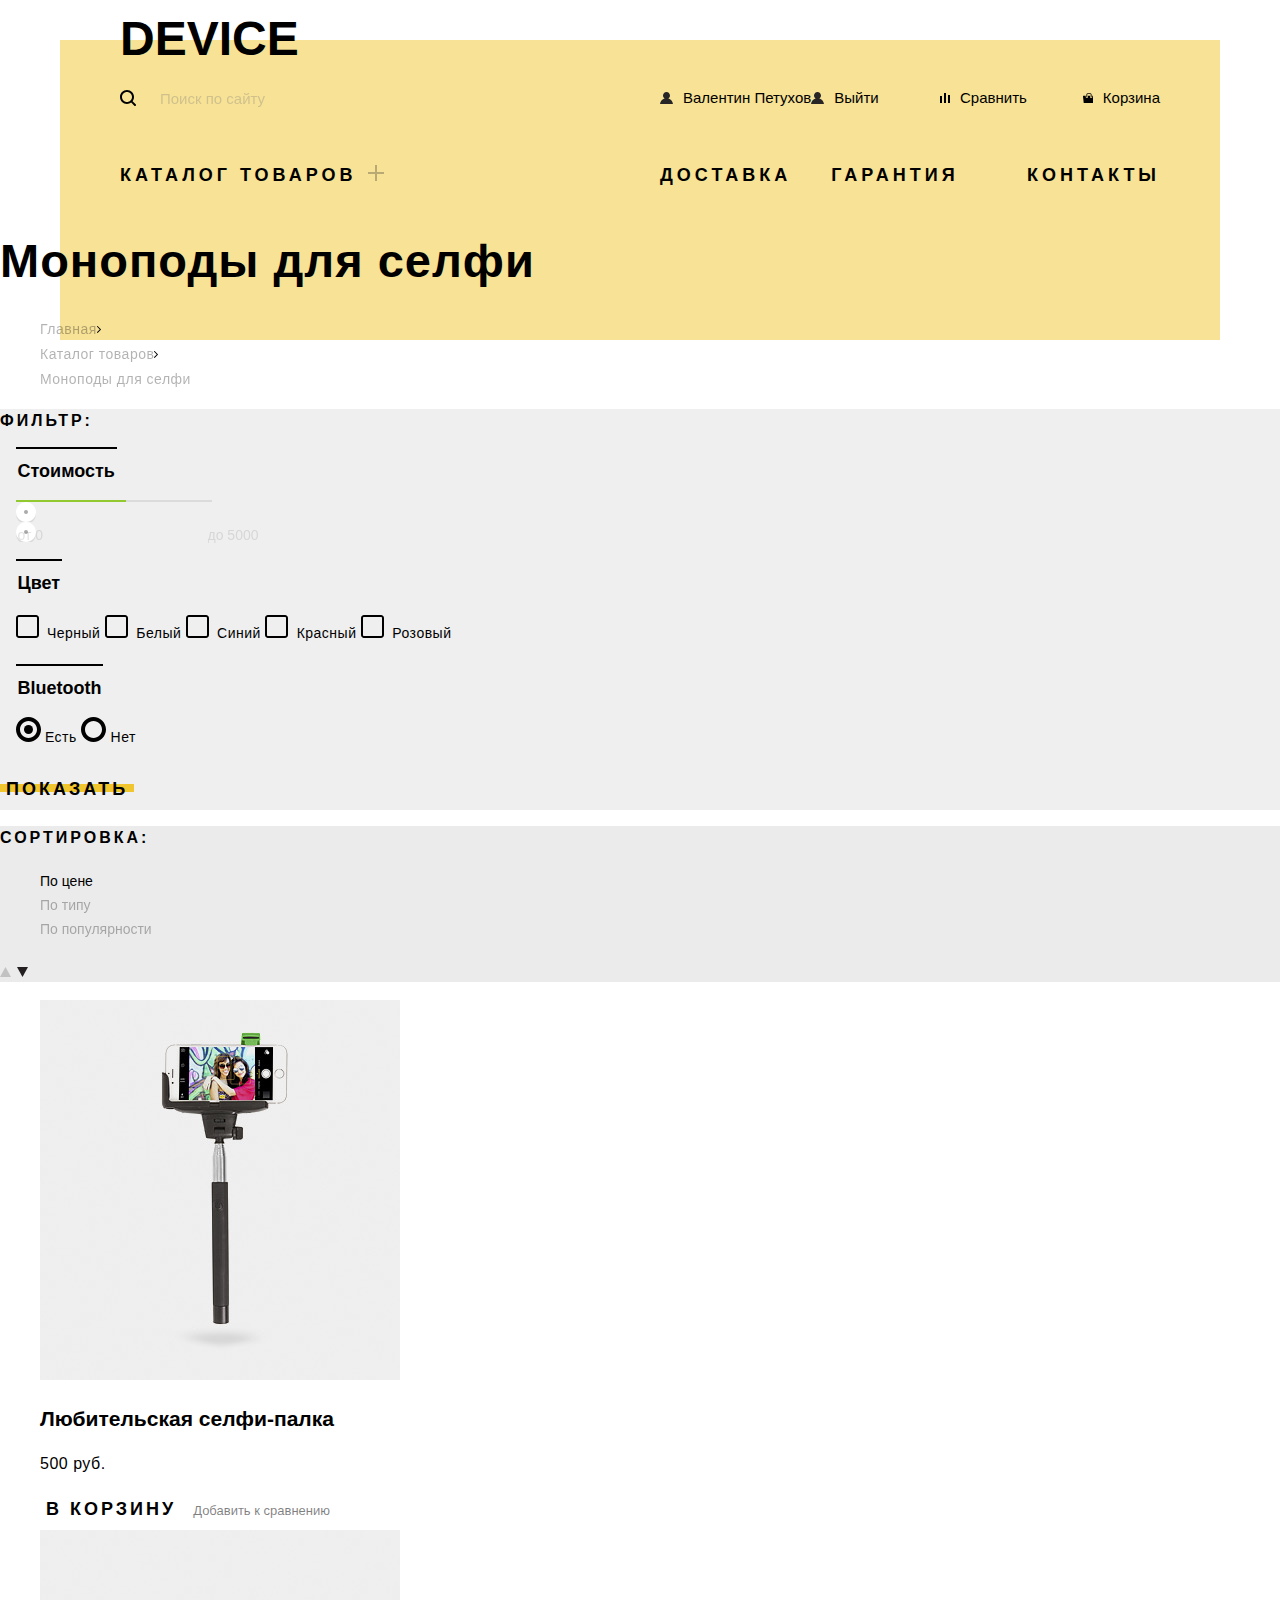
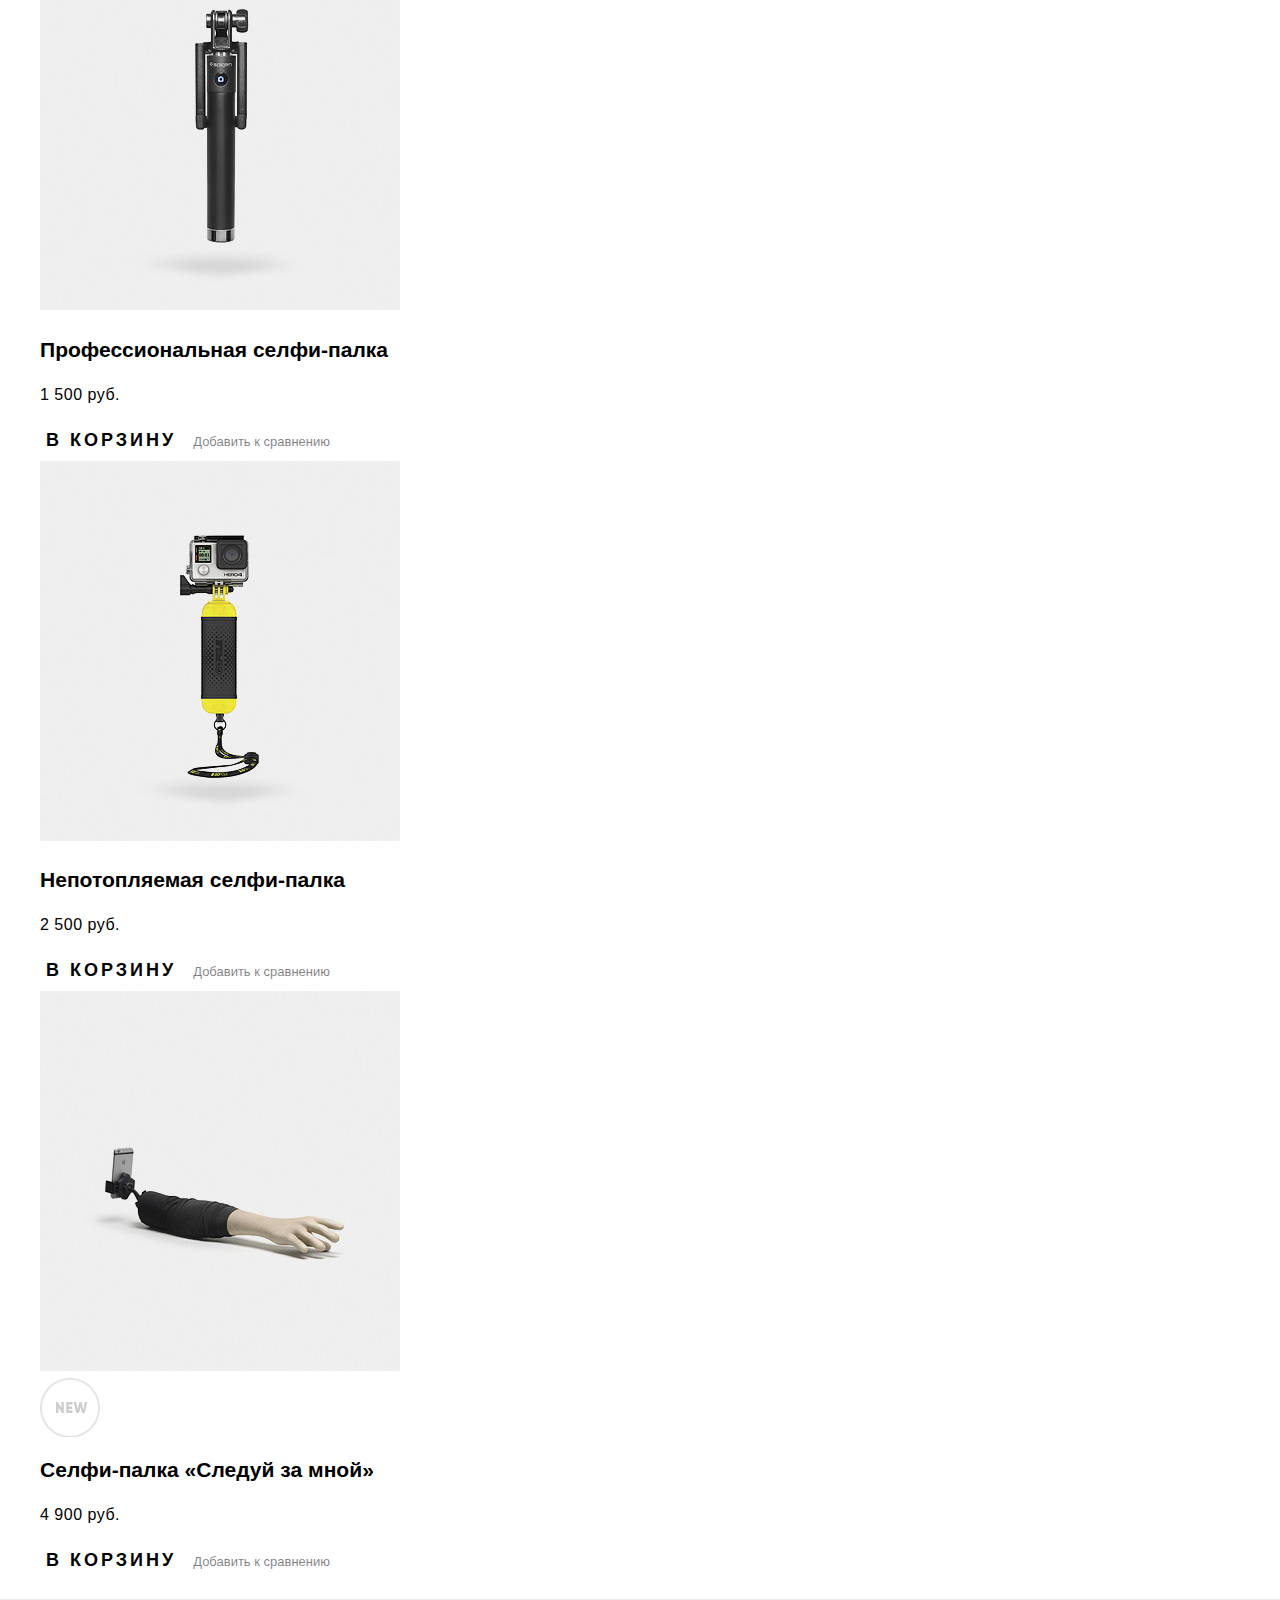
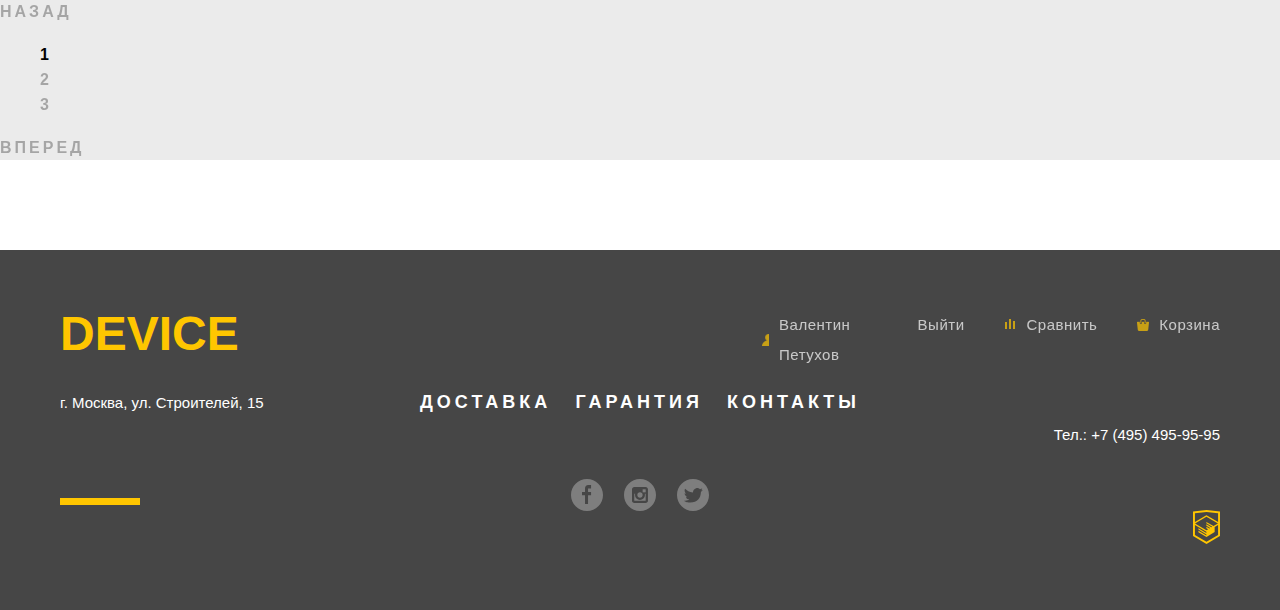
==== catalog.html @ dcfeb300 "Доработал и исправил ошибки на главной" ====
<!DOCTYPE html>
<html lang="ru">
  <head>
    <meta charset="utf-8">
    <title>HTML Academy: Девайс</title>
    <link rel="stylesheet" href="css/style.css">
  </head>
  <body>
    <header class="main-header">
      <a href="index.html"><b class="header-logo">Device</b></a>

      <div class="search-user-row">
        <form class="header-searchbar">
          <label class="visually-hidden" for="header-search">Поиск по сайту</label>
          <input type="text" id="header-search" placeholder="Поиск по сайту">
          <button type="submit" class="hidden">Найти</button>
        </form>
        <ul class="user-profile">
          <li><a href="#">Валентин Петухов</a></li>
          <li><a href="#">Выйти</a></li>
        </ul>
        <ul class="custom-purchase">
          <li class="custom-compare"><a href="#">Сравнить</a></li>
          <li class="custom-cart"><a href="#">Корзина</a></li>
        </ul>
      </div>

      <nav class="main-nav">
        <ul class="header-nav-list">
          <li><a href="#" class="main-menu-item catalog-opener">Каталог товаров</a>
            <ul class="catalog-submenu visually-hidden">
              <li><a href="#">Виртуальная реальность</a></li>
              <li><a href="#">Моноподы для селфи</a></li>
              <li><a href="#">Экшн-камеры</a></li>
              <li><a href="#">Фитнес-браслеты</a></li>
              <li><a href="#">Умные часы</a></li>
              <li><a href="#">Квадрокоптеры</a></li>
            </ul>
          </li>
          <li><a href="#" class="main-menu-item">Доставка</a></li>
          <li><a href="#" class="main-menu-item">Гарантия</a></li>
          <li><a href="#" class="main-menu-item">Контакты</a></li>
        </ul>
      </nav>
    </header>

    <main class="main-content">
      <h1 class="catalog-heading">Моноподы для селфи</h1>
      <ul class="breadcrumbs">
        <li><a href="#">Главная</a></li>
        <li><a href="#">Каталог товаров</a></li>
        <li><a href="#">Моноподы для селфи</a></li>
      </ul>

      <section class="catalog-filters">
        <h2>Фильтр:</h2>
        <form action="http://echo.htmlacademy.ru" method="post">
          <fieldset class="filter-price">
            <legend>Стоимость</legend>
            <div class="price-custom-filter">
              <div class="price-bar-outer">
                <div class="price-bar-inner"></div>
                <div class="price-bar-slider"></div>
                <div class="price-bar-slider"></div>
              </div>
            </div>
            <label for="filter-price-from" class="visually-hidden">Цена от</label>
            <input type="text" name="price-from" id="filter-price-from" value="" placeholder="от 0" disabled>
            <label for="filter-price-to" class="visually-hidden">Цена до</label>
            <input type="text" name="price-to" id="filter-price-to" value="" placeholder="до 5000" disabled>
          </fieldset>
          <fieldset class="filter-color">
            <legend>Цвет</legend>
            <label>
              <input type="checkbox" name="filter-color-black" class="visually-hidden" checked>
              Черный
            </label>
            <label>
              <input type="checkbox" name="filter-color-white" class="visually-hidden">
              Белый
            </label>
            <label>
              <input type="checkbox" name="filter-color-blue" class="visually-hidden" checked>
              Синий
            </label>
            <label>
              <input type="checkbox" name="filter-color-red" class="visually-hidden" checked>
              Красный
            </label>
            <label>
              <input type="checkbox" name="filter-color-pink" class="visually-hidden">
              Розовый
            </label>
          </fieldset>

          <fieldset class="filter-bluetooth">
            <legend>Bluetooth</legend>
            <label>
              <input type="radio" name="filter-bluetooth-is" value="yes" class="visually-hidden">
              Есть
            </label>
            <label>
              <input type="radio" name="filter-bluetooth-is" value="no" class="visually-hidden">
              Нет
            </label>
          </fieldset>
          <button type="submit" class="button-crossed">Показать</button>
        </form>
      </section>

      <section class="catalog-goods">
        <h2 class="visually-hidden">Список товаров</h2>
        <div class="catalog-goods-sort">
          <p>Сортировка:</p>
          <ul>
            <li><a href="#" class="sort-chosen">По цене</a></li>
            <li><a href="#">По типу</a></li>
            <li><a href="#">По популярности</a></li>
          </ul>
          <button type="button" class="goods-sort-up-dir"></button>
          <button type="button" class="goods-sort-down-dir sort-dir-chosen"></button>
        </div>
        <ul class="goods-list">
          <li>
            <img src="img/item-1.jpg" alt="Любительская селфи-палка">
            <h3 class="product-name">Любительская селфи-палка</h3>
            <p class="product-price">500 руб.</p>
            <button type="button" class="add-to-cart">В корзину</button>
            <button type="button" class="add-to-compare">Добавить к сравнению</button>
          </li>
          <li>
            <img src="img/item-2.jpg" alt="Профессиональная селфи-палка">
            <h3 class="product-name">Профессиональная селфи-палка</h3>
            <p class="product-price">1 500 руб.</p>
            <button type="button" class="add-to-cart">В корзину</button>
            <button type="button" class="add-to-compare">Добавить к сравнению</button>
          </li>
          <li>
            <img src="img/item-3.jpg" alt="Непотопляемая селфи-палка">
            <h3 class="product-name">Непотопляемая селфи-палка</h3>
            <p class="product-price">2 500 руб.</p>
            <button type="button" class="add-to-cart">В корзину</button>
            <button type="button" class="add-to-compare">Добавить к сравнению</button>
          </li>
          <li>
            <img src="img/item-4.jpg" alt="Селфи-палка Следуй за мной">
            <div class="product-new"></div>
            <h3 class="product-name">Селфи-палка «Следуй за мной»</h3>
            <p class="product-price">4 900 руб.</p>
            <button type="button" class="add-to-cart">В корзину</button>
            <button type="button" class="add-to-compare">Добавить к сравнению</button>
          </li>
        </ul>
        <nav class="page-navigation">
          <a href="#" class="catalog-previous-page">Назад</a>
          <ul class="catalog-page-list">
            <li><a href="#" class="catalog-current-page">1</a></li>
            <li><a href="#">2</a></li>
            <li><a href="#">3</a></li>
          </ul>
          <a href="#" class="catalog-next-page">Вперед</a>
        </nav>
      </section>
    </main>

    <footer class="main-footer">
      <div class="container">
        <div class="footer-column">
          <a href="#"><b class="footer-logo">Device</b></a>
          <p class="footer-address">г. Москва, ул. Строителей, 15</p>
        </div>

        <div class="footer-column">
          <nav class="footer-nav">
            <ul>
              <li><a href="#">Доставка</a></li>
              <li><a href="#">Гарантия</a></li>
              <li><a href="#">Контакты</a></li>
            </ul>
          </nav>
          <ul class="socials">
            <li><a href="#"><img src="img/social-fb.svg" alt="Мы на Facebook"></a></li>
            <li><a href="#"><img src="img/social-instagram.svg" alt="Мы в Instagram"></a></li>
            <li><a href="#"><img src="img/social-twitter.svg" alt="Мы в Twitter"></a></li>
          </ul>
        </div>

        <div class="footer-column">
          <ul class="footer-user-panel">
            <li class="footer-custom-user"><a href="#">Валентин Петухов</a></li>
            <li><a href="#">Выйти</a></li>
            <li class="footer-custom-compare"><a href="#">Сравнить</a></li>
            <li class="footer-custom-cart"><a href="#">Корзина</a></li>
          </ul>
          <p class="footer-phone">Тел.: +7 (495) 495-95-95</p>
          <a href="#"><img  class="academy-logo" src="img/logo-htmlacademy.svg" alt="HTMLAcademy"></a>
        </div>
      </div>
    </footer>
  </body>
</html>
---- css/style.css ----
*, *!::before, *!::after {
  box-sizing: inherit;
}
html {
  box-sizing: border-box;
}
.content-box-component {
  box-sizing: content-box;
}

body {
  margin: 0 auto;
  padding: 0;

  font-family: "Gilroy ExtraBold", Arial, sans-serif;
  font-size: 18px;
  font-weight: bold;
  line-height: 24px;
  color: #000;
}

a {
  text-decoration: none;
  color: inherit;
}

li {
  list-style: none;
}

.visually-hidden {
  position: absolute;
  clip: rect(0 0 0 0);
  width: 1px;
  height: 1px;
  margin: -1px;
}

.hidden {
  display: none;
}

.button-crossed {
  display: block;
  text-transform: uppercase;
  letter-spacing: 3px;
  font-family: "Gilroy ExtraBold", Arial, sans-serif;
  font-size: 18px;
  font-weight: bold;
  line-height: 40px;
  color: #000;
  border: none;
  background-image: linear-gradient(to bottom, transparent 16px, #f0c52e 16px, #f0c52e 24px, transparent 24px);
  background-color: transparent;
  text-align: center;
}

.button-crossed:hover {
  background-color: #f0c52e;
  background-image: none;
}

.button-crossed:active {
  color: #f7e184;
  background-color: #000000;
  background-image: none;
}
/*Стили элементов верхней строки хедера*/
/*----------------------*/
.main-header {
  width: 1160px;
  margin: 0 auto;
  padding: 0 60px;
  box-sizing: border-box;
}

.main-header::before {
  content: "";
  background-color: #f7e296;
  width: 1160px;
  height: 300px;
  position: absolute;
  z-index: -1;
  top: 40px;
  margin-left: -60px;
}

.header-logo,
.footer-logo {
  font-size: 48px;
  line-height: 48px;
  text-transform: uppercase;
}

.header-logo:hover,
.footer-logo:hover {
  filter: opacity(0.6);
}

.header-logo:active,
.footer-logo:active {
  filter: opacity(0.3);
}

.header-logo {
  display: block;
  margin-top: 15px;
  margin-bottom: 10px;
}

.search-user-row {
  display: flex;
  align-items: center;
  margin-bottom: 40px;
  min-height: 50px;
}

.search-user-row ul {
  padding: 0;
}

.header-searchbar {
  width: 440px;
  display: flex;
  align-items: center;
  margin-right: 100px;
}

.header-searchbar input {
  filter: opacity(0.3);
  font-family: "Open Sans Light", Arial, sans-serif;
  font-size: 15px;
  line-height: 45px;
  font-weight: normal;
  background-color: transparent;
  border: none;
  outline: none;
  width: 355px;
  padding-left: 40px;
}

.header-searchbar::before {
  content: "";
  display: block;
  position: absolute;
  width: 16px;
  height: 16px;
  background-image: url("../img/search.svg");
}

.header-searchbar input:hover {
  filter: opacity(0.6);
}

.header-searchbar input:focus {
  filter: none;
  border-bottom: 2px solid #000000;
  /*margin-top: 2px;*/
}

.header-searchbar button {
  font-family: "Open Sans Light", Arial, sans-serif;
  font-size: 15px;
  line-height: 45px;
  font-weight: normal;
  background-color: transparent;
  border: 2px solid #000000;
  padding: 0 20px;
}

.header-searchbar button:hover {
  background-color: #000000;
  color: #ffffff;
}

.header-searchbar button:active {
  background-color: #000000;
  color: hsl(0, 0%, 30%);
}

.user-profile {
  width: 260px;
  margin: 0;
  margin-right: 20px;
  display: flex;
}

.user-profile a {
  display: flex;
  align-items: center;
}

.user-profile a::before {
  content: "";
  display: block;
  width: 13px;
  height: 12px;
  background-image: url("../img/user.svg");
  margin-right: 10px;
}

.user-profile a,
.custom-purchase a{
  font-family: "Open Sans Light", Arial, sans-serif;
  font-size: 15px;
  font-weight: normal;
  line-height: 30px;
  color: #000000;
}

.user-profile a:hover,
.custom-purchase a:hover {
  filter: opacity(0.6);
}

.user-profile a:active,
.custom-purchase a:active {
  filter: opacity(0.3);
}

.custom-purchase {
  display: flex;
  justify-content: space-between;
  flex-grow: 1;
  margin: 0;
}

.custom-purchase a {
  display: flex;
  align-items: center;
}

.custom-purchase a::before {
  content: "";
  display: block;
  margin-right: 10px;
}

.custom-compare a::before {
  background-image: url("../img/compare.svg");
  width: 10px;
  height: 10px;
}

.custom-cart a::before {
  background-image: url("../img/cart.svg");
  width: 10px;
  height: 10px;
}
/*----------------------*/

/*Стили элементов навигационного меню хедера*/
/*----------------------*/
.main-nav {
  margin-bottom: 50px;
}

.header-nav-list {
  padding: 0;
  margin: 0;
  display: flex;
  align-items: center;
}

.header-nav-list > li:first-child {
  width: 440px;
  margin-right: 100px;
}

.header-nav-list > li:nth-child(2) {
  margin-right: 40px;
}

.header-nav-list > li:last-child {
  margin-left: auto;
}

a.main-menu-item {
  text-transform: uppercase;
  letter-spacing: 4px;
}

.header-nav-list a:hover {
  filter: opacity(0.6);
}

.header-nav-list a:active {
  filter: opacity(0.3);
}

.catalog-opener {
  display: flex;
  align-items: center;
}

.catalog-opener::after {
  content: "";
  display: block;
  background-image: url("../img/plus.svg");
  background-repeat: no-repeat;
  width: 20px;
  height: 20px;
  filter: opacity(0.3);
  margin-left: 12px;
}

.catalog-submenu {
  background-color: #f7e296;
  position: absolute;
  display: flex;
  flex-direction: column;
  flex-wrap: wrap;
  width: 1040px;
  height: 110px;
  padding: 16px 0;
  align-content: flex-start;
}

.catalog-submenu li {
  margin-right: 60px;
}

.catalog-submenu li:nth-child(5) {
  margin-bottom: 30px;
}

.catalog-submenu a {
  font-family: "Open Sans Light", Arial, sans-serif;
  font-size: 15px;
  line-height: 35px;
  font-weight: normal;
}
/*----------------------*/

/*Стили элементов главного слайдера*/
/*----------------------*/
.promo-slider {
  width: 1040px;
  margin: 0 auto 100px;
}

.slider-list {
  margin: 0;
  padding: 0;
}

.slider-list > li {
  display: flex;
  justify-content: space-between;
}

.slide-image {
  display: flex;
  justify-content: center;
  width: 500px;
}

.slide-image a {
  margin: auto;
}

.slide-content {
  width: 500px;
}

.slider-index {
  display: flex;
  width: inherit;
  position: absolute;
}

.slider-index span {
  font-size: 180px;
  line-height: 140px;
  color: #ffffff;
  margin-left: auto;
  z-index: -1;
}

.slider-message::before {
  content: "";
  display: block;
  width: 100px;
  height: 7px;
  background-color: #ffffff;
  margin: 35px 0 30px 0;
}

.slider-message {
  font-size: 47px;
  line-height: 56px;
  letter-spacing: 0.5px;
  white-space: nowrap;
}

.slider-description {
  font-family: "Open Sans Light", Arial, sans-serif;
  font-size: 15px;
  line-height: 30px;
  font-weight: normal;
  margin: 25px 0 50px 0;
}

.slider-showmore {
  width: 220px;
}

.slider-showmore:active {
  background-color: #f0c52e;
  color: rgba(0, 0, 0, 0.3);
}

.slider-features {
  margin-top: 50px;
  border-spacing: 0 20px;
}

.slider-feature-values td {
  font-family: "Gilroy Light", Arial, sans-serif;
  font-size: 36px;
  font-weight: normal;
  letter-spacing: 0.5px;
  width: 160px;
}

.slider-feature-description {
  font-family: "Open Sans Light", Arial, sans-serif;
  font-size: 13px;
  line-height: 20px;
  font-weight: normal;
}

.slider-handlers {
  position: absolute;
  display: flex;
  flex-direction: row-reverse;
  width: 1040px;
  margin-top: -175px;
  z-index: -1;
}

button.slider-select {
  border: 2px solid #000000;
  border-radius: 50%;
  background-color: #ffffff;
  padding: 5px;
  margin-right: 20px;
}

button.slider-select:last-child::after {
  content: "";
  position: absolute;
  border: 2px solid #000000;
  border-radius: 50%;
  padding: 1px;
  margin: -3px;
}
/*----------------------*/

/*Стили элементов популярных категорий*/
/*----------------------*/
.goods-categories ul {
  display: flex;
  width: 1160px;
  padding: 0;
  margin: 0 auto 80px;
  justify-content: space-between;
}

.goods-category-name {
  width: 160px;
  padding: 0;
}

.goods-category-name a::before {
   content: "";
   background-repeat: no-repeat;
   background-color: rgba(240, 197, 46, 0.5);
   background-position: center;
   width: 160px;
   height: 160px;
   display: block;
  margin-bottom: 40px;
 }

.goods-category-name:nth-child(1) a::before {
  background-image: url("../img/goods-catogory-1.svg");
}

.goods-category-name:nth-child(2) a::before {
  background-image: url("../img/goods-catogory-2.svg");
}

.goods-category-name:nth-child(3) a::before {
  background-image: url("../img/goods-catogory-3.svg");
}

.goods-category-name:nth-child(4) a::before {
  background-image: url("../img/goods-catogory-4.svg");
}

.goods-category-name:nth-child(5) a::before {
  background-image: url("../img/goods-catogory-5.svg");
}

.goods-category-name:nth-child(6) a::before {
  background-image: url("../img/goods-catogory-6.svg");
}

.goods-category-name a:hover::before {
  background-color: rgba(240, 197, 46, 1);
}

.goods-category-name a:active::before {
  background-color: rgba(240, 197, 46, 1);
}

.goods-category-name a:active {
  color: rgba(0, 0, 0, 0.3)
}

.goods-category-name:nth-child(1) a:active::before {
  background-image: url("../img/goods-catogory-1-hover.png");
}

.goods-category-name:nth-child(2) a:active::before {
  background-image: url("../img/goods-catogory-2-hover.png");
}

.goods-category-name:nth-child(3) a:active::before {
  background-image: url("../img/goods-catogory-3-hover.png");
}

.goods-category-name:nth-child(4) a:active::before {
  background-image: url("../img/goods-catogory-4-hover.png");
}

.goods-category-name:nth-child(5) a:active::before {
  background-image: url("../img/goods-catogory-5-hover.png");
}

.goods-category-name:nth-child(6) a:active::before {
  background-image: url("../img/goods-catogory-6-hover.png");
}
/*----------------------*/

/*Стили элементов блока услуг*/
/*----------------------*/
.shop-services {
  background-image: linear-gradient(to bottom, transparent 100px, #e5e5e5 100px);
  width: 100%;
  padding-bottom: 70px;
}

.shop-services .container {
  width: 1160px;
  margin: 0 auto;
  display: flex;
  justify-content: space-between;
}

.service-categories {
  width: 280px;
  padding: 80px 0;
  margin: 0;
  border-right: 7px solid #000000;
}

.service-categories li {
  margin-bottom: 25px;
}

.service-categories li:active {
  background-color: #000000;
}

.service-categories li:last-child {
  margin-bottom: 0;
}

.service-category button {
  width: 160px;
  padding: 0;
  margin: 0;
  line-height: 40px;
}

.service-descriptions {
  width: 760px;
  margin: 0;
  padding: 60px 0 70px 0;
}

.service-descriptions h3 {
  width: 460px;
  margin: 0 0 35px 0;
  padding-top: 15px;
  font-family: "Gilroy ExtraBold", sans-serif;
  font-size: 47px;
  line-height: 48px;
  font-weight: bold;
  color: #000000;
}

.service-descriptions p {
  width: 460px;
  margin: 0;
  font-family: "Open Sans Light", Arial, sans-serif;
  font-size: 15px;
  line-height: 30px;
  font-weight: normal;
}

.service-descriptions li::before {
  content: "";
  display: block;
  width: 190px;
  height: 200px;
  float: right;
  background-repeat: no-repeat;
  background-position: center;
  margin-right: 45px;
}

.service-descriptions li:first-child::before {
  background-image: url("../img/delivery.svg");
}

.service-descriptions li:nth-child(2)::before {
  background-image: url("../img/warranty.svg");
}

.service-descriptions li:last-child::before {
  background-image: url("../img/credit.svg");
}
/*----------------------*/

/*Стили элементов блока c логотипами брендов*/
/*----------------------*/
.brands{
  width: 1160px;
  margin: 0 auto;
  padding: 100px 0;
}

.brands ul {
  display: flex;
  justify-content: space-around;
  margin: 0;
  padding: 0;
}

.brands img {
  filter: grayscale(1)
          opacity(0.2);
}

.brands img:hover {
  filter: none;
}
/*----------------------*/

/*Стили элементов блока About*/
/*----------------------*/
.about .container{
  width: 1160px;
  margin: 0 auto;
  display: flex;
  justify-content: space-between;
}

.about h3 {
  font-family: "Gilroy ExtraBold", sans-serif;
  font-size: 47px;
  line-height: 48px;
  font-weight: bold;
  color: #000000;
}

.about-us {
  width: 500px;
}

.about-us::before,
.about-contacts::before {
  content: "";
  display: block;
  width: 80px;
  height: 7px;
  background-color: #000000;
}

.about-us p {
  font-family: "Open Sans Light", Arial, sans-serif;
  font-size: 15px;
  line-height: 30px;
  font-weight: normal;
  margin-bottom: 40px;
  margin-top: 0;
}

.about-deliveries {
  width: 560px;
  font-size: 16px;
  line-height: 40px;
  margin: 60px 0 65px;
  padding-left: 25px;
}

.about-deliveries li {
  list-style: circle;
  color: #e5e5e5;
  padding-left: 15px;
}

.about-deliveries span {
  color: #000000;
}

.about .button-crossed {
  display: block;
  width: 260px;
  text-align: center;
  line-height: 40px;
}

.about .button-crossed:active {
  background-color: #f0c52e;
  color: rgba(0, 0, 0, 0.3);
}

.about-contacts {
  width: 560px;
}

.about-contacts p {
  font-family: "Open Sans Light", Arial, sans-serif;
  font-size: 15px;
  line-height: 30px;
  font-weight: normal;
  margin-top: 0;
  margin-bottom: 40px;
}

.about-contacts img {
  margin-bottom: 75px;
}

.popup-container {
  width: 960px;
  margin: 0 auto;
}

.map-popup {
  position: absolute;
  display: flex;
  justify-content: flex-end;
  width: 960px;
  height: 560px;
  background-image: url("../img/map-big.jpg");
  filter: drop-shadow(0px 10px 20px rgba(0, 0, 0, 0.3));
  margin-top: 40px;
}

button.close-popup {
  background-image: url("../img/modal-close.svg");
  filter: opacity(0.5);
  background-color: transparent;
  border: none;
  width: 55px;
  height: 55px;
  border-radius: 50%;
  margin: 20px;
}

button.close-popup:hover {
  filter: opacity(1);
}

button.close-popup:active {
  filter: opacity(0.3);
}

.feedback-popup {
  position: absolute;
  width: 960px;
  margin-top: 40px;
  background-color: #ffffff;
  filter: drop-shadow(0px 10px 20px rgba(0, 0, 0, 0.3));
  display: flex;
  flex-direction: column;
}

.feedback-popup .close-popup {
  float: right;
  align-self: flex-end;
}

.feedback-form {
  align-self: center;
  width: 760px;
  margin-bottom: 80px;
  display: flex;
  flex-wrap: wrap;
  justify-content: space-between;
}

.feedback-form input {
  width: 360px;
  height: 50px;
  box-sizing: border-box;
  padding: 0 20px;
  margin-top: 10px;
  margin-bottom: 35px;
}

.feedback-form textarea {
  width: 760px;
  height: 156px;
  box-sizing: border-box;
  padding: 10px 20px;
  margin-top: 10px;
  margin-bottom: 50px;
}

.feedback-form input,
.feedback-form textarea {
  font-family: "Open Sans Light", Arial, sans-serif;
  font-size: 14px;
  line-height: 18px;
  font-weight: normal;
  background-color: #f2f2f2;
  color: #464646;
  border: none;
  outline: none;
}

.feedback-form input:hover,
.feedback-form textarea:hover {
  background-color: #eaeaea;
}

.feedback-form input:focus,
.feedback-form textarea:focus {
  background-color: #ffffff;
  border: 3px solid #f0c52e;
}

.feedback-form input:invalid,
.feedback-form textarea:invalid {
  background-color: #f6dada;
}
/*----------------------*/

/*Стили элементов футера*/
/*----------------------*/
.main-footer {
  margin-top: 90px;
  background-color: #464646;
}

.main-footer .container {
  width: 1160px;
  margin: 0 auto;
  display: flex;
  justify-content: space-between;
  padding: 60px 0;
}

.footer-column:first-child {
  width: 360px;
}

.footer-logo {
  color: #ffc600;
}

.footer-address {
  margin: 30px 0 80px 0;
}

.footer-column:first-child::after {
  content: "";
  display: block;
  width: 80px;
  height: 7px;
  background-color: #ffc600;
}

.main-footer p {
  color: #ffffff;
  font-family: "Open Sans Light", Arial, sans-serif;
  font-size: 15px;
  line-height: 30px;
  font-weight: normal;
}

.footer-column:nth-child(2) {
  width: 440px;
  padding-top: 80px;
}

.footer-nav ul {
  display: flex;
  justify-content: space-between;
  margin: 0;
  padding: 0;
}

.footer-nav a {
  color: #ffffff;
  text-transform: uppercase;
  letter-spacing: 4px;
}

.footer-nav a:hover {
  filter: opacity(0.6);
}

.footer-nav a:active {
  filter: opacity(0.3);
}

.socials {
  display: flex;
  width: 160px;
  margin: 65px auto 0;
  padding: 0;
  justify-content: space-around;
}

.socials img {
  filter: opacity(0.3);
}

.socials img:hover {
  filter: opacity(0.6);
}

.socials img:active {
  filter: opacity(0.1);
}

.footer-user-panel {
  display: flex;
  justify-content: flex-end;
  margin: 0;
  padding: 0;
}

.footer-user-panel li {
  margin-left: 40px;
}

.footer-custom-user {
  margin-left: auto;
}

.footer-user-panel a {
  display: flex;
  align-items: center;
  color: #ffffff;
  filter: opacity(0.7);
  font-family: "Open Sans Light", Arial, sans-serif;
  font-size: 15px;
  line-height: 30px;
  font-weight: normal;
  letter-spacing: 0.5px;
}

.footer-user-panel a:hover {
  filter: opacity(1);
}

.footer-user-panel a:active {
  filter: opacity(0.3);
}

.footer-user-panel a::before {
  content: "";
  display: block;
  width: 12px;
  height: 12px;
  margin-right: 10px;
  background-repeat: no-repeat;
}

.footer-custom-user a::before {
  background-image: url("../img/user-footer.png");
}

.footer-custom-compare a::before {
  background-image: url("../img/compare-footer.png");
}

.footer-custom-cart a::before {
  background-image: url("../img/cart-footer.png");
}

.footer-column:last-child {
  display: flex;
  width: 360px;
  flex-direction: column;
  align-items: flex-end;
}

.footer-phone {
  margin: 50px 0 60px;
  text-align: right;
}

.academy-logo:hover {
  filter: opacity(0.6);
}

.academy-logo:active {
  filter: opacity(0.3);
}
/*----------------------*/

/*Стили элементов страницы каталога товаров*/
/*----------------------*/
h1.catalog-heading {
  font-size: 47px;
  line-height: 48px;
  letter-spacing: 1px;
}

.breadcrumbs a {
  filter: opacity(0.3);
  font-family: "Open Sans Light", Arial, sans-serif;
  font-size: 14px;
  line-height: 24px;
  font-weight: normal;
  letter-spacing: 0.5px;
}

.breadcrumbs a:hover {
  filter: opacity(0.6);
}

.breadcrumbs a:active {
  filter: opacity(0.1);
}

.breadcrumbs li:not(:last-child)::after {
  content: "";
  background-color: transparent;
  background-image: url("../img/nav-arrow.svg");
  background-repeat: no-repeat;
  width: 8px;
  height: 8px;
  display: inline-block;
}
/*----------------------*/

/*Стили элементов фильтра товаров в каталоге*/
/*----------------------*/
.catalog-filters {
  background-color: #efefef;
}

.catalog-filters h2 {
  text-transform: uppercase;
  letter-spacing: 3px;
  font-size: 16px;
}

.catalog-filters fieldset {
  border: none;
}

.catalog-filters legend {
  line-height: 45px;
  border-top: 2px solid #000000;
}

.price-custom-filter {
  height: 22px;
}

.price-bar-outer {
  width: 196px;
  height: 2px;
  background-color: #dbdbdb;
}

.price-bar-inner {
  width: 110px;
  height: 2px;
  background-color: #91c92f;
}

.price-bar-slider {
  background-image: url("../img/filter-button.svg");
  background-repeat: no-repeat;
  width: 20px;
  height: 20px;
}

.filter-price input {
  background-color: transparent;
  border: none;
  outline: none;
  filter: opacity(0.2);
  font-family: "Gilroy Light", Arial, sans-serif;
  font-size: 14px;
  line-height: 24px;
}

.filter-color label::before {
  content: "";
  background-image: url("../img/checkbox-off.svg");
  background-repeat: no-repeat;
  width: 27px;
  height: 23px;
  display: inline-block;
}

.catalog-filters label {
  font-family: "Open Sans Light", Arial, sans-serif;
  font-size: 14px;
  line-height: 40px;
  font-weight: normal;
  letter-spacing: 0.5px;
}

.filter-bluetooth label::before {
  content: "";
  background-repeat: no-repeat;
  width: 25px;
  height: 25px;
  display: inline-block;
}

.filter-bluetooth label:nth-child(2)::before {
  background-image: url("../img/radio-on.svg");
}

.filter-bluetooth label:last-child::before {
  background-image: url("../img/radio-off.svg");
}
/*----------------------*/

/*Стили элементов сортировки товаров в каталоге*/
/*----------------------*/
.catalog-goods-sort {
  background-color: rgba(0, 0, 0, 0.08);
}

.catalog-goods-sort p {
  text-transform: uppercase;
  letter-spacing: 3px;
  font-size: 16px;
}

.catalog-goods-sort a {
  font-family: "Open Sans Light", Arial, sans-serif;
  font-size: 14px;
  line-height: 18px;
  font-weight: normal;
}

.catalog-goods-sort a:not(.sort-chosen) {
  filter: opacity(0.3);
}

.catalog-goods-sort a:not(.sort-chosen):hover {
  filter: opacity(0.6);
}

.catalog-goods-sort a:not(.sort-chosen):active {
  filter: opacity(1);
}

.catalog-goods-sort button {
  background-color: transparent;
  background-repeat: no-repeat;
  border: none;
  outline: none;
  width: 11px;
  height: 10px;
}

.goods-sort-up-dir {
  background-image: url("../img/icon-up-dir.svg");
}

.goods-sort-down-dir {
  background-image: url("../img/icon-down-dir.svg");
}

.catalog-goods-sort button:not(.sort-dir-chosen) {
  filter: opacity(0.2);
}

.catalog-goods-sort button:not(.sort-dir-chosen):hover {
  filter: opacity(0.4);
}

.catalog-goods-sort button:not(.sort-dir-chosen):active {
  filter: none;
}
/*----------------------*/

/*Стили элементов товаров в каталоге*/
/*----------------------*/
.product-price {
  font-family: "Gilroy Light", Arial, sans-serif;
  font-weight: normal;
  font-size: 16px;
  letter-spacing: 0.5px;
}

button.add-to-cart {
  text-transform: uppercase;
  letter-spacing: 3px;
  font-family: "Gilroy ExtraBold", Arial, sans-serif;
  font-size: 18px;
  font-weight: bold;
  line-height: 24px;
  color: #000;
  border: none;
  background-color: transparent;
}

button.add-to-cart:hover {
  background-color: #f0c52e;
}

button.add-to-cart:active {
  background-color: #f0c52e;
  color: rgba(0, 0, 0, 0.3);
}

button.add-to-compare {
  font-family: "Open Sans Light", Arial, sans-serif;
  font-size: 13px;
  font-weight: normal;
  line-height: 36px;
  border: none;
  background-color: transparent;
  color: rgba(0, 0, 0, 0.5);
}

button.add-to-compare:hover {
  color: rgba(0, 0, 0, 1);
}

button.add-to-compare:active {
  color: rgba(0, 0, 0, 0.2);
}

.product-new {
  background-image: url("../img/product-new.png");
  background-repeat: no-repeat;
  width: 60px;
  height: 60px;
}

.page-navigation {
  background-color: rgba(0, 0, 0, 0.08);
}

.page-navigation a {
  text-transform: uppercase;
  letter-spacing: 3px;
  font-size: 16px;
}

.catalog-previous-page:hover,
.catalog-next-page:hover {
  background-color: rgba(0, 0, 0, 0.08);
}

.catalog-previous-page:active,
.catalog-next-page:active {
  background-color: rgba(0, 0, 0, 0.08);
  color: rgba(0, 0, 0, 0.3);
}

.page-navigation a:not(.catalog-current-page) {
  filter: opacity(0.3);
}

.page-navigation a:not(.catalog-current-page):hover {
  filter: opacity(0.6);
}

.page-navigation a:not(.catalog-current-page):active {
  filter: none;
}
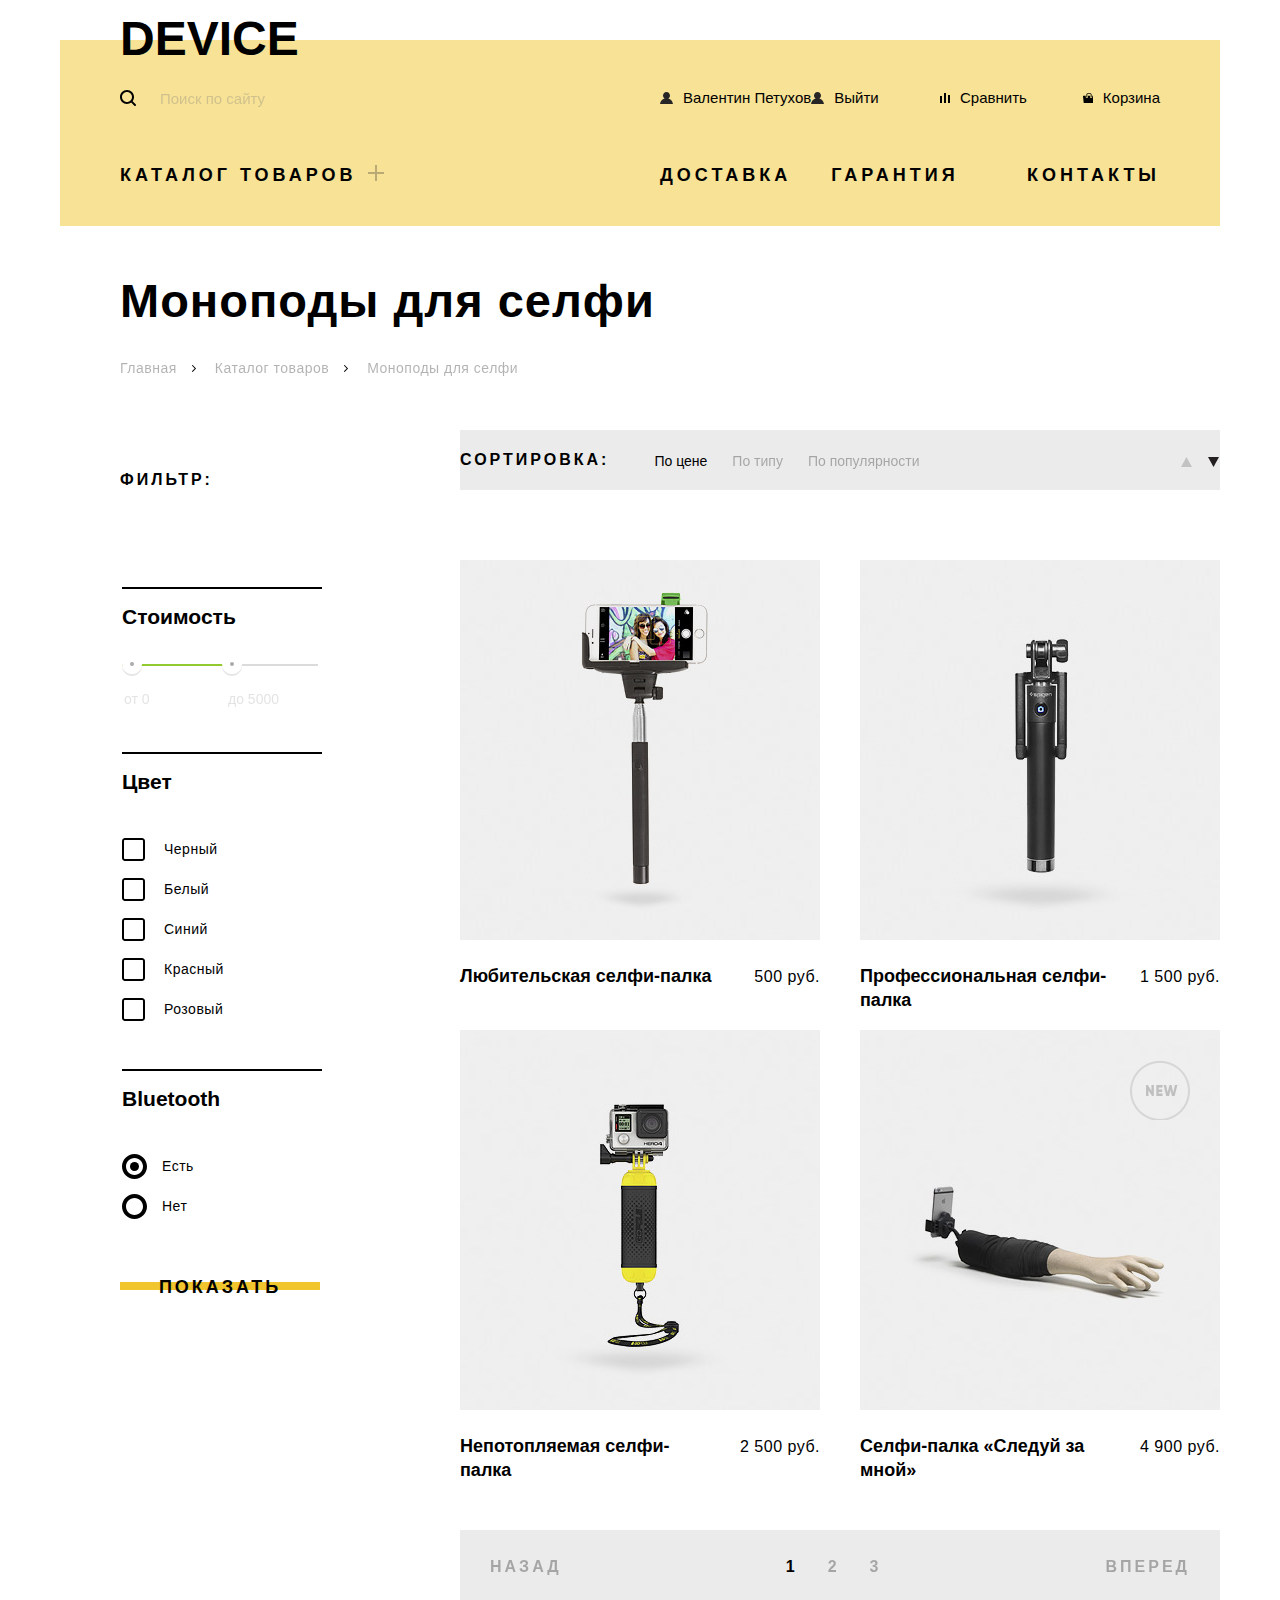
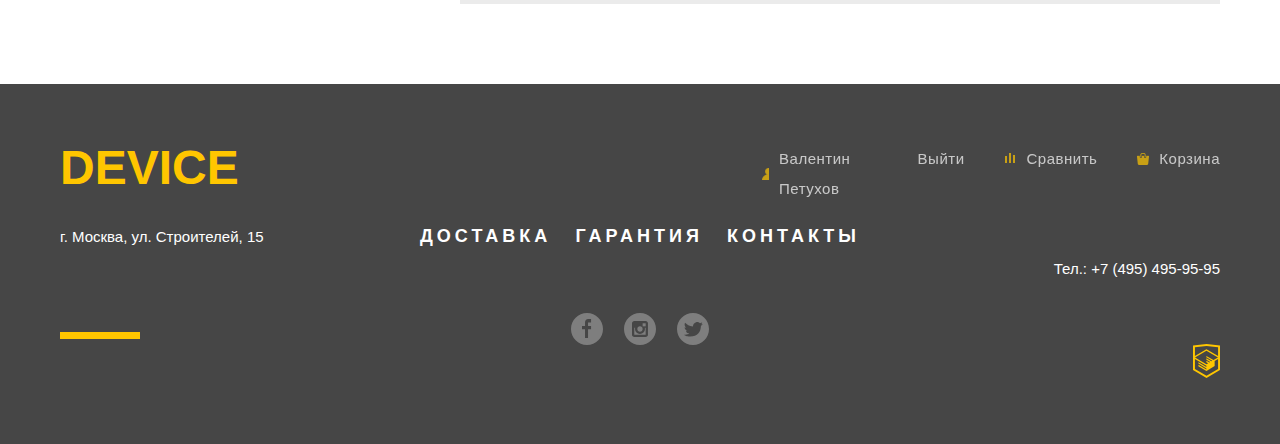
==== commit 39db303c: "Закончил стилизацию каталога" ====
--- a/catalog.html
+++ b/catalog.html
@@ -5,7 +5,7 @@
     <title>HTML Academy: Девайс</title>
     <link rel="stylesheet" href="css/style.css">
   </head>
-  <body>
+  <body class="catalog-page">
     <header class="main-header">
       <a href="index.html"><b class="header-logo">Device</b></a>
 
@@ -52,115 +52,138 @@
         <li><a href="#">Моноподы для селфи</a></li>
       </ul>
 
-      <section class="catalog-filters">
-        <h2>Фильтр:</h2>
-        <form action="http://echo.htmlacademy.ru" method="post">
-          <fieldset class="filter-price">
-            <legend>Стоимость</legend>
-            <div class="price-custom-filter">
-              <div class="price-bar-outer">
-                <div class="price-bar-inner"></div>
-                <div class="price-bar-slider"></div>
-                <div class="price-bar-slider"></div>
-              </div>
-            </div>
-            <label for="filter-price-from" class="visually-hidden">Цена от</label>
-            <input type="text" name="price-from" id="filter-price-from" value="" placeholder="от 0" disabled>
-            <label for="filter-price-to" class="visually-hidden">Цена до</label>
-            <input type="text" name="price-to" id="filter-price-to" value="" placeholder="до 5000" disabled>
-          </fieldset>
-          <fieldset class="filter-color">
-            <legend>Цвет</legend>
-            <label>
-              <input type="checkbox" name="filter-color-black" class="visually-hidden" checked>
-              Черный
-            </label>
-            <label>
-              <input type="checkbox" name="filter-color-white" class="visually-hidden">
-              Белый
-            </label>
-            <label>
-              <input type="checkbox" name="filter-color-blue" class="visually-hidden" checked>
-              Синий
-            </label>
-            <label>
-              <input type="checkbox" name="filter-color-red" class="visually-hidden" checked>
-              Красный
-            </label>
-            <label>
-              <input type="checkbox" name="filter-color-pink" class="visually-hidden">
-              Розовый
-            </label>
-          </fieldset>
-
-          <fieldset class="filter-bluetooth">
-            <legend>Bluetooth</legend>
-            <label>
-              <input type="radio" name="filter-bluetooth-is" value="yes" class="visually-hidden">
-              Есть
-            </label>
-            <label>
-              <input type="radio" name="filter-bluetooth-is" value="no" class="visually-hidden">
-              Нет
-            </label>
-          </fieldset>
-          <button type="submit" class="button-crossed">Показать</button>
-        </form>
-      </section>
-
-      <section class="catalog-goods">
-        <h2 class="visually-hidden">Список товаров</h2>
-        <div class="catalog-goods-sort">
-          <p>Сортировка:</p>
-          <ul>
-            <li><a href="#" class="sort-chosen">По цене</a></li>
-            <li><a href="#">По типу</a></li>
-            <li><a href="#">По популярности</a></li>
+      <div class="bg-container">
+        <section class="catalog-filters">
+          <h2>Фильтр:</h2>
+          <form action="http://echo.htmlacademy.ru" method="post">
+            <fieldset class="filter-price">
+              <h3>Стоимость</h3>
+              <div class="price-custom-filter">
+                <div class="price-bar-outer">
+                  <div class="price-bar-inner"></div>
+                  <div class="price-bar-slider"></div>
+                  <div class="price-bar-slider"></div>
+                </div>
+              </div>
+              <p>
+                <label for="filter-price-from" class="visually-hidden">Цена от</label>
+                <input type="text" name="price-from" id="filter-price-from" value="" placeholder="от 0" disabled>
+                <label for="filter-price-to" class="visually-hidden">Цена до</label>
+                <input type="text" name="price-to" id="filter-price-to" value="" placeholder="до 5000" disabled>
+              </p>
+            </fieldset>
+            <fieldset class="filter-color">
+              <h3>Цвет</h3>
+              <label>
+                <input type="checkbox" name="filter-color-black" class="visually-hidden" checked>
+                Черный
+              </label>
+              <label>
+                <input type="checkbox" name="filter-color-white" class="visually-hidden">
+                Белый
+              </label>
+              <label>
+                <input type="checkbox" name="filter-color-blue" class="visually-hidden" checked>
+                Синий
+              </label>
+              <label>
+                <input type="checkbox" name="filter-color-red" class="visually-hidden" checked>
+                Красный
+              </label>
+              <label>
+                <input type="checkbox" name="filter-color-pink" class="visually-hidden">
+                Розовый
+              </label>
+            </fieldset>
+
+            <fieldset class="filter-bluetooth">
+              <h3>Bluetooth</h3>
+              <label>
+                <input type="radio" name="filter-bluetooth-is" value="yes" class="visually-hidden">
+                Есть
+              </label>
+              <label>
+                <input type="radio" name="filter-bluetooth-is" value="no" class="visually-hidden">
+                Нет
+              </label>
+            </fieldset>
+            <button type="submit" class="button-crossed">Показать</button>
+          </form>
+        </section>
+
+        <section class="catalog-goods">
+          <h2 class="visually-hidden">Список товаров</h2>
+          <div class="catalog-goods-sort">
+            <p>Сортировка:</p>
+            <ul class="sort-types">
+              <li><a href="#" class="sort-chosen">По цене</a></li>
+              <li><a href="#">По типу</a></li>
+              <li><a href="#">По популярности</a></li>
+            </ul>
+            <ul class="sort-dir-buttons">
+              <li><button type="button" class="goods-sort-up-dir"></button></li>
+              <li><button type="button" class="goods-sort-down-dir sort-dir-chosen"></button></li>
+            </ul>
+          </div>
+          <ul class="goods-list">
+            <li>
+              <img src="img/item-1.jpg" alt="Любительская селфи-палка">
+              <div class="product-spec">
+                <h3 class="product-name">Любительская селфи-палка</h3>
+                <p class="product-price">500 руб.</p>
+              </div>
+              <div class="add-to-buttons visually-hidden">
+                <button type="button" class="add-to-cart button-crossed">В корзину</button>
+                <button type="button" class="add-to-compare">Добавить к сравнению</button>
+              </div>
+            </li>
+            <li>
+              <img src="img/item-2.jpg" alt="Профессиональная селфи-палка">
+              <div class="product-spec">
+                <h3 class="product-name">Профессиональная селфи-палка</h3>
+                <p class="product-price">1 500 руб.</p>
+              </div>
+              <div class="add-to-buttons visually-hidden">
+                <button type="button" class="add-to-cart button-crossed">В корзину</button>
+                <button type="button" class="add-to-compare">Добавить к сравнению</button>
+              </div>
+            </li>
+            <li>
+              <img src="img/item-3.jpg" alt="Непотопляемая селфи-палка">
+              <div class="product-spec">
+                <h3 class="product-name">Непотопляемая селфи-палка</h3>
+                <p class="product-price">2 500 руб.</p>
+              </div>
+              <div class="add-to-buttons visually-hidden">
+                <button type="button" class="add-to-cart button-crossed">В корзину</button>
+                <button type="button" class="add-to-compare">Добавить к сравнению</button>
+              </div>
+            </li>
+            <li>
+              <img src="img/item-4.jpg" alt="Селфи-палка Следуй за мной">
+              <div class="product-new"></div>
+              <div class="product-spec">
+                <h3 class="product-name">Селфи-палка «Следуй за мной»</h3>
+                <p class="product-price">4 900 руб.</p>
+              </div>
+              <div class="add-to-buttons visually-hidden">
+                <button type="button" class="add-to-cart button-crossed">В корзину</button>
+                <button type="button" class="add-to-compare">Добавить к сравнению</button>
+              </div>
+            </li>
           </ul>
-          <button type="button" class="goods-sort-up-dir"></button>
-          <button type="button" class="goods-sort-down-dir sort-dir-chosen"></button>
-        </div>
-        <ul class="goods-list">
-          <li>
-            <img src="img/item-1.jpg" alt="Любительская селфи-палка">
-            <h3 class="product-name">Любительская селфи-палка</h3>
-            <p class="product-price">500 руб.</p>
-            <button type="button" class="add-to-cart">В корзину</button>
-            <button type="button" class="add-to-compare">Добавить к сравнению</button>
-          </li>
-          <li>
-            <img src="img/item-2.jpg" alt="Профессиональная селфи-палка">
-            <h3 class="product-name">Профессиональная селфи-палка</h3>
-            <p class="product-price">1 500 руб.</p>
-            <button type="button" class="add-to-cart">В корзину</button>
-            <button type="button" class="add-to-compare">Добавить к сравнению</button>
-          </li>
-          <li>
-            <img src="img/item-3.jpg" alt="Непотопляемая селфи-палка">
-            <h3 class="product-name">Непотопляемая селфи-палка</h3>
-            <p class="product-price">2 500 руб.</p>
-            <button type="button" class="add-to-cart">В корзину</button>
-            <button type="button" class="add-to-compare">Добавить к сравнению</button>
-          </li>
-          <li>
-            <img src="img/item-4.jpg" alt="Селфи-палка Следуй за мной">
-            <div class="product-new"></div>
-            <h3 class="product-name">Селфи-палка «Следуй за мной»</h3>
-            <p class="product-price">4 900 руб.</p>
-            <button type="button" class="add-to-cart">В корзину</button>
-            <button type="button" class="add-to-compare">Добавить к сравнению</button>
-          </li>
-        </ul>
-        <nav class="page-navigation">
-          <a href="#" class="catalog-previous-page">Назад</a>
-          <ul class="catalog-page-list">
-            <li><a href="#" class="catalog-current-page">1</a></li>
-            <li><a href="#">2</a></li>
-            <li><a href="#">3</a></li>
-          </ul>
-          <a href="#" class="catalog-next-page">Вперед</a>
-        </nav>
-      </section>
+          <nav class="page-navigation">
+            <a href="#" class="catalog-previous-page">Назад</a>
+            <ul class="catalog-page-list">
+              <li><a href="#" class="catalog-current-page">1</a></li>
+              <li><a href="#">2</a></li>
+              <li><a href="#">3</a></li>
+            </ul>
+            <a href="#" class="catalog-next-page">Вперед</a>
+          </nav>
+        </section>
+      </div>
+
     </main>
 
     <footer class="main-footer">
--- a/css/style.css
+++ b/css/style.css
@@ -1020,10 +1020,32 @@
 
 /*Стили элементов страницы каталога товаров*/
 /*----------------------*/
+
+.catalog-page .main-header::before {
+  height: 186px;
+}
+
+.catalog-page .main-header {
+  margin-bottom: 90px;
+}
+
 h1.catalog-heading {
   font-size: 47px;
   line-height: 48px;
   letter-spacing: 1px;
+  width: 1040px;
+  margin: 0 auto 30px;
+}
+
+.breadcrumbs {
+  width: 1040px;
+  margin: 0 auto 50px;
+  padding: 0;
+  display: flex;
+}
+
+.breadcrumbs li {
+  margin-right: 15px;
 }
 
 .breadcrumbs a {
@@ -1051,28 +1073,49 @@
   width: 8px;
   height: 8px;
   display: inline-block;
+  margin-left: 15px;
 }
 /*----------------------*/
 
 /*Стили элементов фильтра товаров в каталоге*/
 /*----------------------*/
+.catalog-page .bg-container {
+  width: 1160px;
+  margin: 0 auto;
+  display: flex;
+  justify-content: space-between;
+}
+
 .catalog-filters {
-  background-color: #efefef;
+  width: 200px;
+  padding-left: 60px;
+  box-sizing: border-box;
+}
+
+.catalog-goods {
+  width: 760px;
 }
 
 .catalog-filters h2 {
   text-transform: uppercase;
   letter-spacing: 3px;
   font-size: 16px;
+  padding: 25px 0;
+  margin-bottom: 70px;
 }
 
 .catalog-filters fieldset {
   border: none;
-}
-
-.catalog-filters legend {
+  border-top: 2px solid #000000;
+  width: 200px;
+  padding: 0;
+  margin-bottom: 40px;
+}
+
+.catalog-filters h3 {
   line-height: 45px;
-  border-top: 2px solid #000000;
+  padding: 0;
+  margin: 5px 0 25px 0;
 }
 
 .price-custom-filter {
@@ -1083,6 +1126,7 @@
   width: 196px;
   height: 2px;
   background-color: #dbdbdb;
+  position: relative;
 }
 
 .price-bar-inner {
@@ -1094,8 +1138,20 @@
 .price-bar-slider {
   background-image: url("../img/filter-button.svg");
   background-repeat: no-repeat;
-  width: 20px;
-  height: 20px;
+  width: 22px;
+  height: 22px;
+  top: -10px;
+  position: absolute;
+}
+
+.price-bar-slider:nth-child(2) {
+  left: 100px;
+}
+
+.filter-price p {
+  display: flex;
+  width: 200px;
+  margin: 0;
 }
 
 .filter-price input {
@@ -1106,6 +1162,12 @@
   font-family: "Gilroy Light", Arial, sans-serif;
   font-size: 14px;
   line-height: 24px;
+  width: 100px;
+}
+
+.filter-color {
+  display: flex;
+  flex-direction: column;
 }
 
 .filter-color label::before {
@@ -1115,6 +1177,12 @@
   width: 27px;
   height: 23px;
   display: inline-block;
+  margin-right: 15px;
+}
+
+.filter-color label {
+  display: flex;
+  align-items: center;
 }
 
 .catalog-filters label {
@@ -1123,6 +1191,16 @@
   line-height: 40px;
   font-weight: normal;
   letter-spacing: 0.5px;
+}
+
+.filter-bluetooth {
+  display: flex;
+  flex-direction: column;
+}
+
+.filter-bluetooth label {
+  display: flex;
+  align-items: center;
 }
 
 .filter-bluetooth label::before {
@@ -1131,6 +1209,7 @@
   width: 25px;
   height: 25px;
   display: inline-block;
+  margin-right: 15px;
 }
 
 .filter-bluetooth label:nth-child(2)::before {
@@ -1140,18 +1219,46 @@
 .filter-bluetooth label:last-child::before {
   background-image: url("../img/radio-off.svg");
 }
+
+.catalog-filters .button-crossed {
+  width: 200px;
+}
+
+.catalog-filters .button-crossed:active {
+  background-color: #f0c52e;
+  color: rgba(0, 0, 0, 0.3);
+}
 /*----------------------*/
 
 /*Стили элементов сортировки товаров в каталоге*/
 /*----------------------*/
 .catalog-goods-sort {
   background-color: rgba(0, 0, 0, 0.08);
+  display: flex;
+  align-items: center;
 }
 
 .catalog-goods-sort p {
   text-transform: uppercase;
   letter-spacing: 3px;
   font-size: 16px;
+  margin-right: 45px;
+}
+
+.catalog-goods-sort ul {
+  display: flex;
+  padding: 0;
+}
+.sort-types li {
+  margin-right: 25px;
+}
+
+.sort-dir-buttons {
+  margin-left: auto;
+}
+
+.sort-dir-buttons li {
+  margin-left: 15px;
 }
 
 .catalog-goods-sort a {
@@ -1205,11 +1312,53 @@
 
 /*Стили элементов товаров в каталоге*/
 /*----------------------*/
+.goods-list {
+  padding: 70px 0 0 0;
+  margin: 0 0 30px 0;
+  display: flex;
+  flex-wrap: wrap;
+}
+
+.goods-list li:nth-child(2n-1) {
+  margin-right: 40px;
+}
+
+.product-spec {
+  display: flex;
+  width: 360px;
+  justify-content: space-between;
+  align-items: baseline;
+}
+
+.product-spec h3 {
+  font-size: 18px;
+  line-height: 24px;
+}
+
 .product-price {
   font-family: "Gilroy Light", Arial, sans-serif;
   font-weight: normal;
   font-size: 16px;
   letter-spacing: 0.5px;
+  flex-shrink: 0;
+  margin-left: 20px;
+}
+
+.goods-list li {
+  position: relative;
+}
+
+.goods-list .add-to-buttons {
+  width: 360px;
+  height: 380px;
+  position: absolute;
+  display: flex;
+  justify-content: center;
+  flex-direction: column;
+  background-color: rgba(238, 238, 238, 0.7);
+  top: 0;
+  left: 0;
+  align-items: center;
 }
 
 button.add-to-cart {
@@ -1218,10 +1367,12 @@
   font-family: "Gilroy ExtraBold", Arial, sans-serif;
   font-size: 18px;
   font-weight: bold;
-  line-height: 24px;
+  line-height: 40px;
   color: #000;
   border: none;
   background-color: transparent;
+  width: 200px;
+  margin-top: 20px;
 }
 
 button.add-to-cart:hover {
@@ -1256,10 +1407,16 @@
   background-repeat: no-repeat;
   width: 60px;
   height: 60px;
+  position: absolute;
+  right: 30px;
+  top: 30px;
 }
 
 .page-navigation {
   background-color: rgba(0, 0, 0, 0.08);
+  display: flex;
+  justify-content: space-between;
+  align-items: baseline;
 }
 
 .page-navigation a {
@@ -1268,6 +1425,21 @@
   font-size: 16px;
 }
 
+.page-navigation > a {
+  padding: 25px 30px;
+}
+
+.catalog-page-list {
+  display: flex;
+  align-items: center;
+  padding: 0;
+  margin: 0;
+}
+
+.catalog-page-list li:not(:last-child) {
+  margin-right: 30px;
+}
+
 .catalog-previous-page:hover,
 .catalog-next-page:hover {
   background-color: rgba(0, 0, 0, 0.08);
@@ -1291,4 +1463,8 @@
   filter: none;
 }
 
-
+.catalog-page .main-footer {
+  margin-top: 80px;
+}
+
+
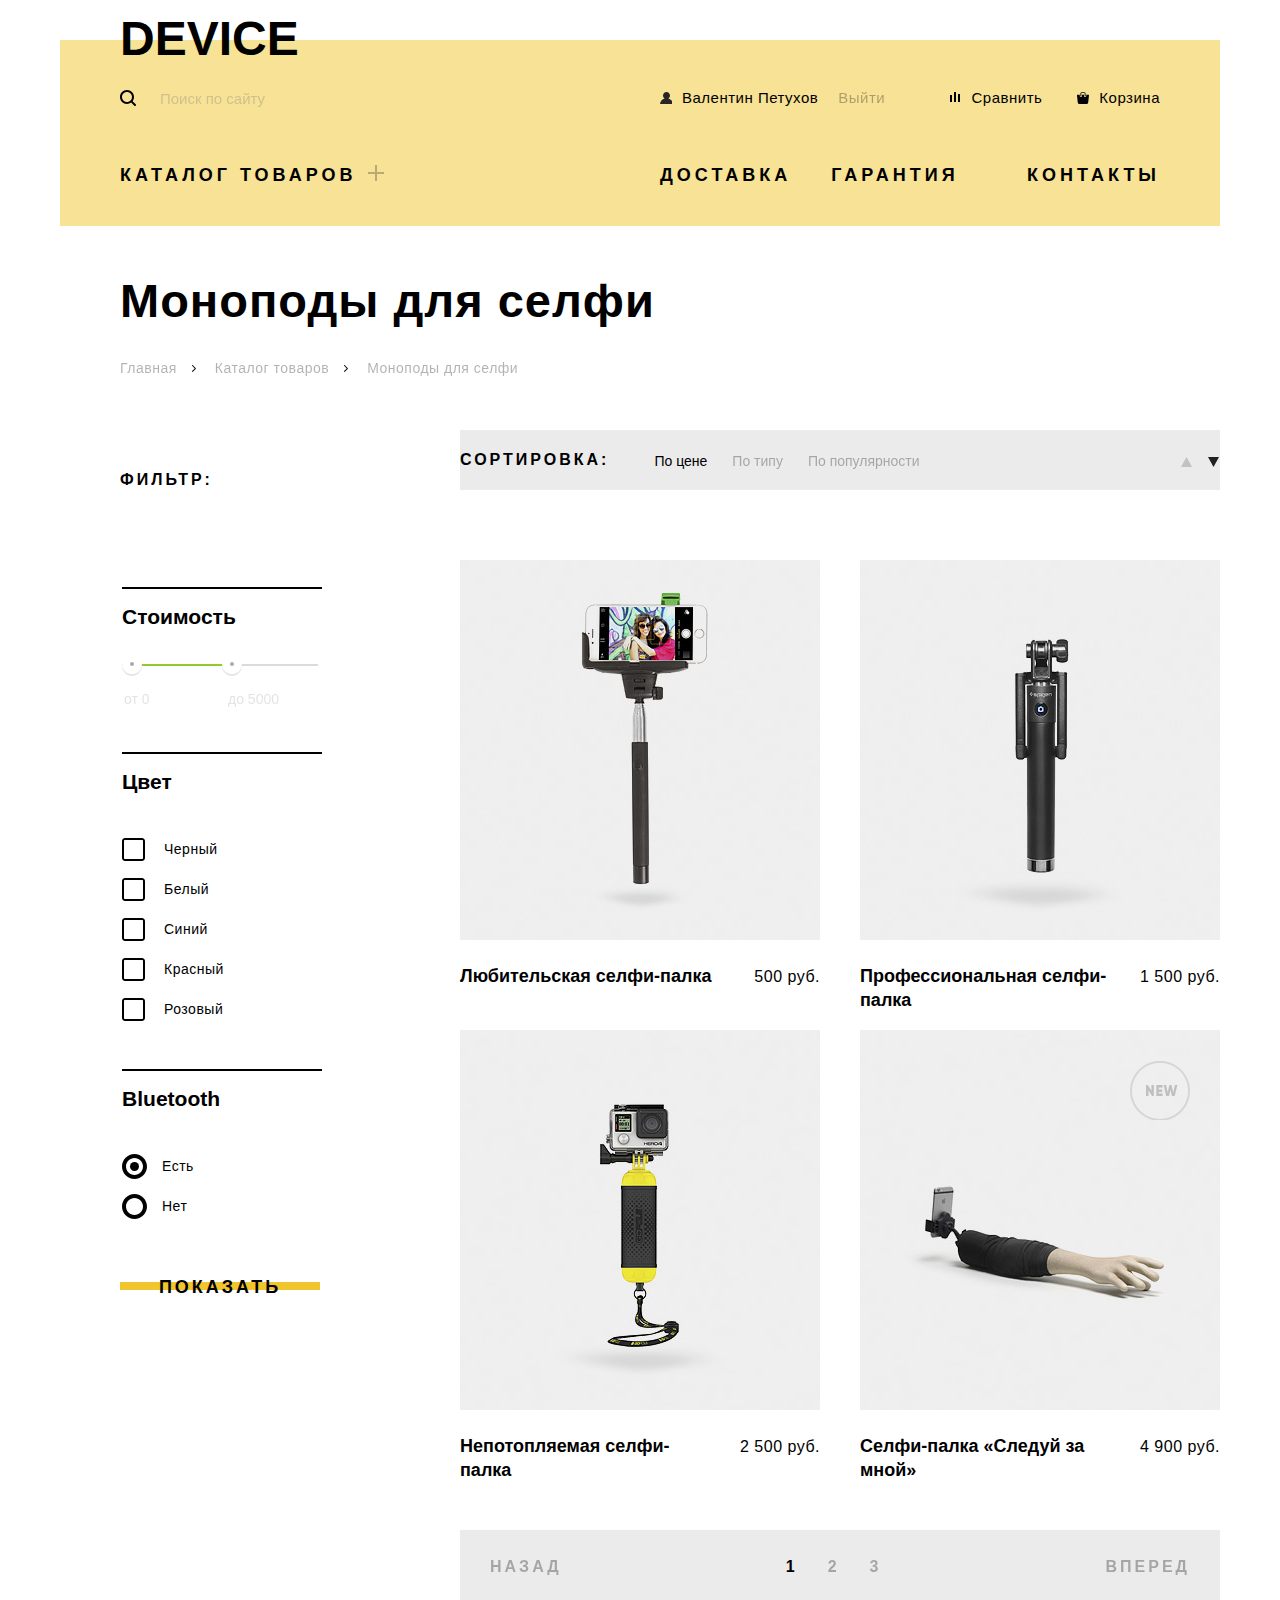
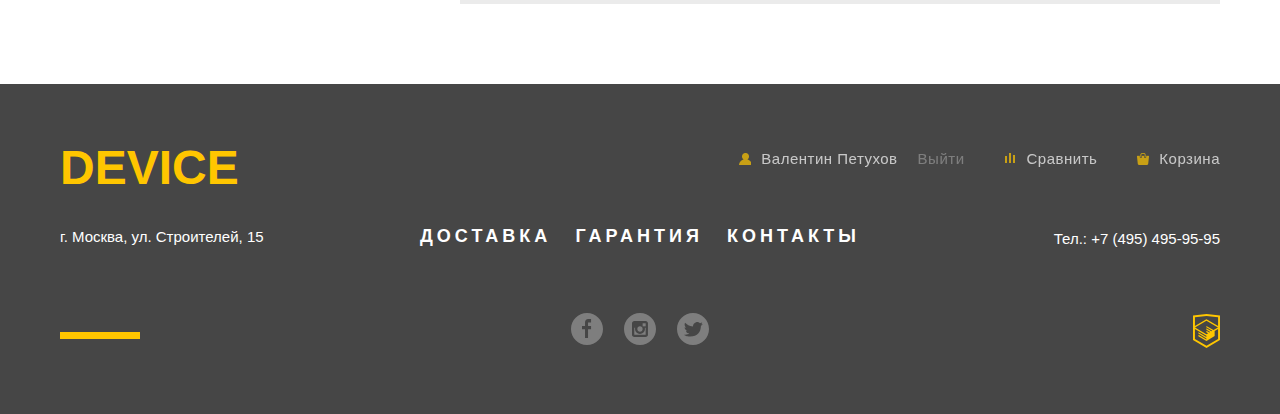
==== commit 30e12caf: "Исправил панель пользователя на всех страницах" ====
--- a/catalog.html
+++ b/catalog.html
@@ -15,13 +15,16 @@
           <input type="text" id="header-search" placeholder="Поиск по сайту">
           <button type="submit" class="hidden">Найти</button>
         </form>
-        <ul class="user-profile">
-          <li><a href="#">Валентин Петухов</a></li>
-          <li><a href="#">Выйти</a></li>
-        </ul>
-        <ul class="custom-purchase">
-          <li class="custom-compare"><a href="#">Сравнить</a></li>
-          <li class="custom-cart"><a href="#">Корзина</a></li>
+
+        <ul class="header-user-panel">
+          <li class="header-custom-user">
+            <ul class="user-login-panel">
+              <li><a href="#" class="user-ancor-iconed">Валентин Петухов</a></li>
+              <li><a href="#" class="user-logout">Выйти</a></li>
+            </ul>
+          </li>
+          <li class="header-custom-compare"><a href="#" class="user-ancor-iconed">Сравнить</a></li>
+          <li class="header-custom-cart"><a href="#" class="user-ancor-iconed">Корзина</a></li>
         </ul>
       </div>
 
@@ -210,10 +213,14 @@
 
         <div class="footer-column">
           <ul class="footer-user-panel">
-            <li class="footer-custom-user"><a href="#">Валентин Петухов</a></li>
-            <li><a href="#">Выйти</a></li>
-            <li class="footer-custom-compare"><a href="#">Сравнить</a></li>
-            <li class="footer-custom-cart"><a href="#">Корзина</a></li>
+            <li class="footer-custom-user">
+              <ul class="user-login-panel">
+                <li><a href="#" class="user-ancor-iconed">Валентин Петухов</a></li>
+                <li><a href="#" class="user-logout">Выйти</a></li>
+              </ul>
+            </li>
+            <li class="footer-custom-compare"><a href="#" class="user-ancor-iconed">Сравнить</a></li>
+            <li class="footer-custom-cart"><a href="#" class="user-ancor-iconed">Корзина</a></li>
           </ul>
           <p class="footer-phone">Тел.: +7 (495) 495-95-95</p>
           <a href="#"><img  class="academy-logo" src="img/logo-htmlacademy.svg" alt="HTMLAcademy"></a>
--- a/css/style.css
+++ b/css/style.css
@@ -178,74 +178,74 @@
   color: hsl(0, 0%, 30%);
 }
 
-.user-profile {
-  width: 260px;
+.header-user-panel {
+  width: 500px;
+  display: flex;
   margin: 0;
+  padding: 0;
+}
+
+.user-login-panel {
+  display: flex;
+  align-items: center;
+  padding: 0;
+}
+
+.user-login-panel li:first-child {
   margin-right: 20px;
-  display: flex;
-}
-
-.user-profile a {
+}
+
+.user-login-panel .user-logout {
+  filter: opacity(0.3);
+}
+
+.header-user-panel a {
   display: flex;
   align-items: center;
-}
-
-.user-profile a::before {
+  color: #000000;
+  font-family: "Open Sans Light", Arial, sans-serif;
+  font-size: 15px;
+  line-height: 30px;
+  font-weight: normal;
+  letter-spacing: 0.5px;
+  white-space: nowrap;
+}
+
+.header-user-panel a:hover {
+  filter: opacity(0.6);
+}
+
+.header-user-panel a:active {
+  filter: opacity(0.3);
+}
+
+a.user-ancor-iconed::before {
   content: "";
   display: block;
-  width: 13px;
+  width: 12px;
   height: 12px;
+  margin-right: 10px;
+  background-repeat: no-repeat;
+}
+
+.header-custom-user .user-ancor-iconed::before {
   background-image: url("../img/user.svg");
-  margin-right: 10px;
-}
-
-.user-profile a,
-.custom-purchase a{
-  font-family: "Open Sans Light", Arial, sans-serif;
-  font-size: 15px;
-  font-weight: normal;
-  line-height: 30px;
-  color: #000000;
-}
-
-.user-profile a:hover,
-.custom-purchase a:hover {
-  filter: opacity(0.6);
-}
-
-.user-profile a:active,
-.custom-purchase a:active {
-  filter: opacity(0.3);
-}
-
-.custom-purchase {
-  display: flex;
-  justify-content: space-between;
-  flex-grow: 1;
-  margin: 0;
-}
-
-.custom-purchase a {
-  display: flex;
-  align-items: center;
-}
-
-.custom-purchase a::before {
-  content: "";
-  display: block;
-  margin-right: 10px;
-}
-
-.custom-compare a::before {
+}
+
+.header-custom-compare {
+  margin-left: auto;
+}
+
+.header-custom-compare .user-ancor-iconed::before {
   background-image: url("../img/compare.svg");
-  width: 10px;
-  height: 10px;
-}
-
-.custom-cart a::before {
+}
+
+.header-custom-cart {
+margin-left: 35px;
+}
+
+.header-custom-cart .user-ancor-iconed::before {
   background-image: url("../img/cart.svg");
-  width: 10px;
-  height: 10px;
 }
 /*----------------------*/
 
@@ -948,7 +948,7 @@
   padding: 0;
 }
 
-.footer-user-panel li {
+.footer-user-panel > li {
   margin-left: 40px;
 }
 
@@ -966,6 +966,7 @@
   line-height: 30px;
   font-weight: normal;
   letter-spacing: 0.5px;
+  white-space: nowrap;
 }
 
 .footer-user-panel a:hover {
@@ -976,24 +977,15 @@
   filter: opacity(0.3);
 }
 
-.footer-user-panel a::before {
-  content: "";
-  display: block;
-  width: 12px;
-  height: 12px;
-  margin-right: 10px;
-  background-repeat: no-repeat;
-}
-
-.footer-custom-user a::before {
+.footer-custom-user .user-ancor-iconed::before {
   background-image: url("../img/user-footer.png");
 }
 
-.footer-custom-compare a::before {
+.footer-custom-compare .user-ancor-iconed::before {
   background-image: url("../img/compare-footer.png");
 }
 
-.footer-custom-cart a::before {
+.footer-custom-cart .user-ancor-iconed::before {
   background-image: url("../img/cart-footer.png");
 }
 
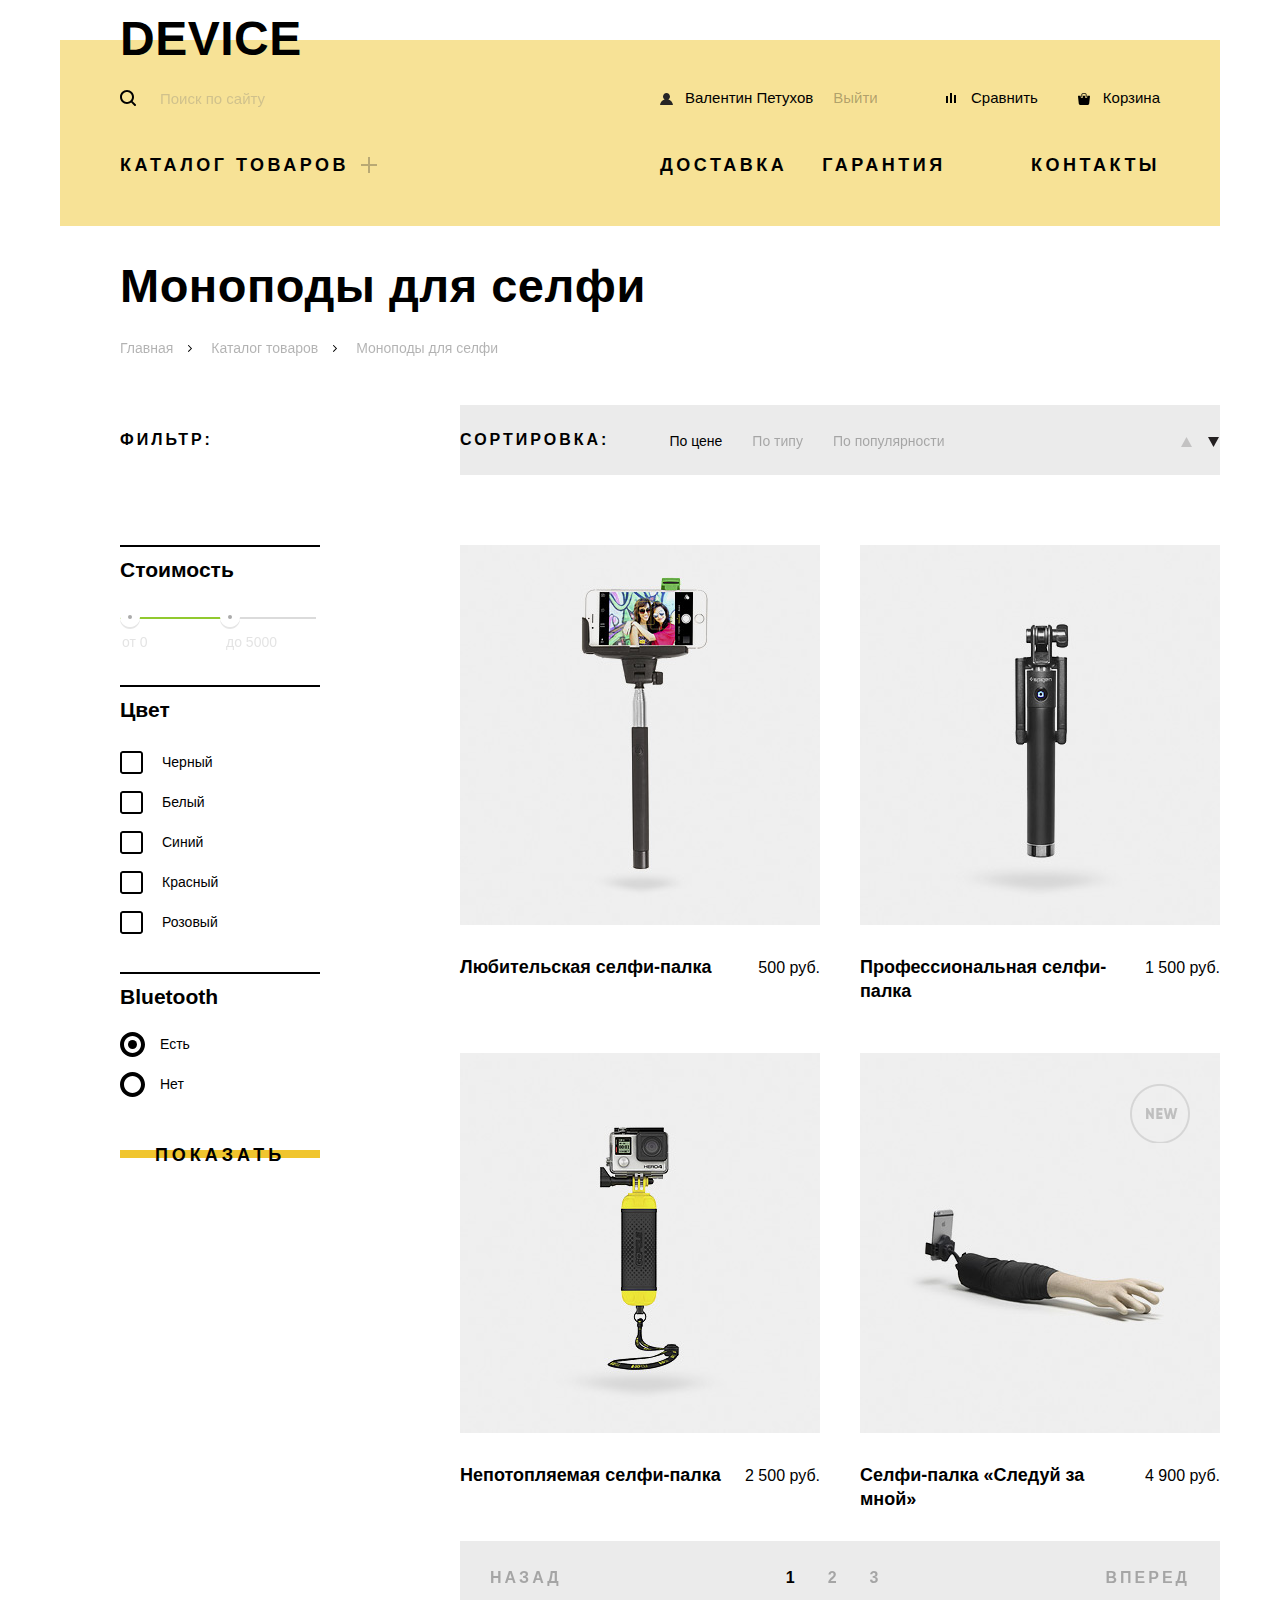
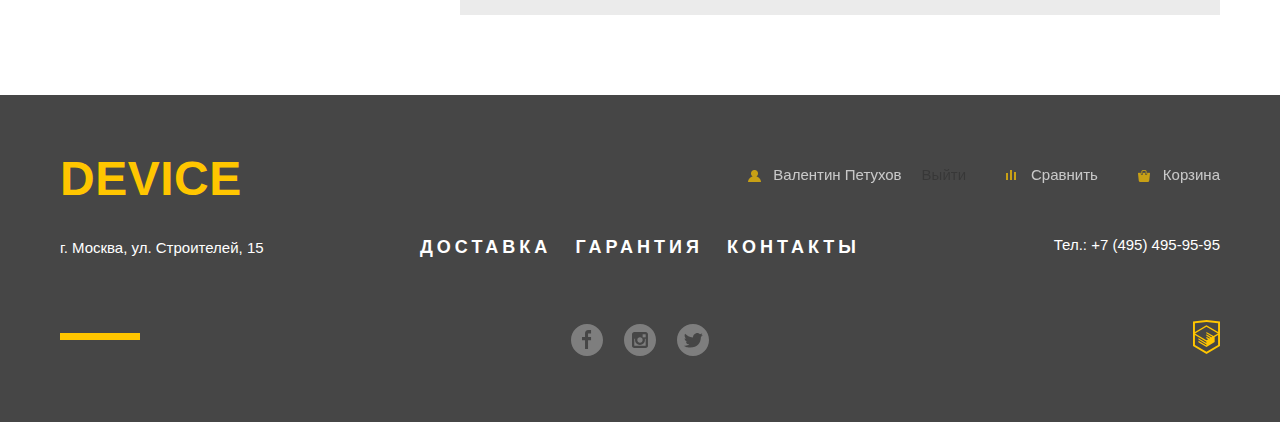
==== commit 356b196b: "Допилил каталог, собираюсь допилить иконки фильтров каталога товаров" ====
--- a/catalog.html
+++ b/catalog.html
@@ -135,7 +135,7 @@
                 <h3 class="product-name">Любительская селфи-палка</h3>
                 <p class="product-price">500 руб.</p>
               </div>
-              <div class="add-to-buttons visually-hidden">
+              <div class="add-to-buttons">
                 <button type="button" class="add-to-cart button-crossed">В корзину</button>
                 <button type="button" class="add-to-compare">Добавить к сравнению</button>
               </div>
@@ -146,7 +146,7 @@
                 <h3 class="product-name">Профессиональная селфи-палка</h3>
                 <p class="product-price">1 500 руб.</p>
               </div>
-              <div class="add-to-buttons visually-hidden">
+              <div class="add-to-buttons">
                 <button type="button" class="add-to-cart button-crossed">В корзину</button>
                 <button type="button" class="add-to-compare">Добавить к сравнению</button>
               </div>
@@ -157,7 +157,7 @@
                 <h3 class="product-name">Непотопляемая селфи-палка</h3>
                 <p class="product-price">2 500 руб.</p>
               </div>
-              <div class="add-to-buttons visually-hidden">
+              <div class="add-to-buttons">
                 <button type="button" class="add-to-cart button-crossed">В корзину</button>
                 <button type="button" class="add-to-compare">Добавить к сравнению</button>
               </div>
@@ -169,7 +169,7 @@
                 <h3 class="product-name">Селфи-палка «Следуй за мной»</h3>
                 <p class="product-price">4 900 руб.</p>
               </div>
-              <div class="add-to-buttons visually-hidden">
+              <div class="add-to-buttons">
                 <button type="button" class="add-to-cart button-crossed">В корзину</button>
                 <button type="button" class="add-to-compare">Добавить к сравнению</button>
               </div>
--- a/css/style.css
+++ b/css/style.css
@@ -1,22 +1,19 @@
-*, *!::before, *!::after {
+*, *:not(::before), *:not(::after) {
   box-sizing: inherit;
 }
+
 html {
   box-sizing: border-box;
 }
-.content-box-component {
-  box-sizing: content-box;
-}
 
 body {
-  margin: 0 auto;
-  padding: 0;
-
   font-family: "Gilroy ExtraBold", Arial, sans-serif;
   font-size: 18px;
   font-weight: bold;
   line-height: 24px;
   color: #000;
+  margin: 0;
+  padding: 0;
 }
 
 a {
@@ -43,7 +40,7 @@
 .button-crossed {
   display: block;
   text-transform: uppercase;
-  letter-spacing: 3px;
+  letter-spacing: 4px;
   font-family: "Gilroy ExtraBold", Arial, sans-serif;
   font-size: 18px;
   font-weight: bold;
@@ -69,19 +66,20 @@
 /*----------------------*/
 .main-header {
   width: 1160px;
-  margin: 0 auto;
+  margin: 0 auto 60px;
   padding: 0 60px;
   box-sizing: border-box;
+  position: relative;
 }
 
 .main-header::before {
   content: "";
-  background-color: #f7e296;
   width: 1160px;
   height: 300px;
+  background-color: #f7e296;
   position: absolute;
   z-index: -1;
-  top: 40px;
+  top: 25px;
   margin-left: -60px;
 }
 
@@ -90,6 +88,7 @@
   font-size: 48px;
   line-height: 48px;
   text-transform: uppercase;
+  letter-spacing: 0.5px;
 }
 
 .header-logo:hover,
@@ -111,16 +110,12 @@
 .search-user-row {
   display: flex;
   align-items: center;
-  margin-bottom: 40px;
-  min-height: 50px;
-}
-
-.search-user-row ul {
-  padding: 0;
+  margin-bottom: 30px;
 }
 
 .header-searchbar {
   width: 440px;
+  min-height: 50px;
   display: flex;
   align-items: center;
   margin-right: 100px;
@@ -130,18 +125,17 @@
   filter: opacity(0.3);
   font-family: "Open Sans Light", Arial, sans-serif;
   font-size: 15px;
-  line-height: 45px;
   font-weight: normal;
   background-color: transparent;
   border: none;
   outline: none;
-  width: 355px;
-  padding-left: 40px;
+  width: 315px;
+  height: 45px;
+  padding: 0 0 0 40px;
 }
 
 .header-searchbar::before {
   content: "";
-  display: block;
   position: absolute;
   width: 16px;
   height: 16px;
@@ -155,17 +149,18 @@
 .header-searchbar input:focus {
   filter: none;
   border-bottom: 2px solid #000000;
-  /*margin-top: 2px;*/
+  margin-bottom: -2px;
 }
 
 .header-searchbar button {
   font-family: "Open Sans Light", Arial, sans-serif;
   font-size: 15px;
-  line-height: 45px;
   font-weight: normal;
   background-color: transparent;
   border: 2px solid #000000;
   padding: 0 20px;
+  height: 45px;
+  box-sizing: content-box;
 }
 
 .header-searchbar button:hover {
@@ -189,26 +184,27 @@
   display: flex;
   align-items: center;
   padding: 0;
-}
-
-.user-login-panel li:first-child {
-  margin-right: 20px;
+  margin: 0;
 }
 
 .user-login-panel .user-logout {
-  filter: opacity(0.3);
+  color: rgba(0, 0, 0, 0.3);
+  margin-left: 20px;
 }
 
 .header-user-panel a {
-  display: flex;
   align-items: center;
   color: #000000;
   font-family: "Open Sans Light", Arial, sans-serif;
   font-size: 15px;
   line-height: 30px;
   font-weight: normal;
-  letter-spacing: 0.5px;
   white-space: nowrap;
+  position: relative;
+}
+
+.user-ancor-iconed {
+  padding-left: 25px;
 }
 
 .header-user-panel a:hover {
@@ -221,11 +217,13 @@
 
 a.user-ancor-iconed::before {
   content: "";
-  display: block;
-  width: 12px;
-  height: 12px;
+  position: absolute;
+  width: 15px;
+  height: 15px;
   margin-right: 10px;
   background-repeat: no-repeat;
+  left: 0;
+  top: 4px;
 }
 
 .header-custom-user .user-ancor-iconed::before {
@@ -241,7 +239,7 @@
 }
 
 .header-custom-cart {
-margin-left: 35px;
+  margin-left: 40px;
 }
 
 .header-custom-cart .user-ancor-iconed::before {
@@ -251,10 +249,6 @@
 
 /*Стили элементов навигационного меню хедера*/
 /*----------------------*/
-.main-nav {
-  margin-bottom: 50px;
-}
-
 .header-nav-list {
   padding: 0;
   margin: 0;
@@ -262,58 +256,64 @@
   align-items: center;
 }
 
+.header-nav-list > li {
+  margin-right: 35px;
+}
+
 .header-nav-list > li:first-child {
-  width: 440px;
-  margin-right: 100px;
-}
-
-.header-nav-list > li:nth-child(2) {
+  flex-basis: 500px;
   margin-right: 40px;
+  position: relative;
 }
 
 .header-nav-list > li:last-child {
   margin-left: auto;
-}
-
-a.main-menu-item {
+  margin-right: 0;
+}
+
+.main-menu-item {
   text-transform: uppercase;
-  letter-spacing: 4px;
-}
-
-.header-nav-list a:hover {
+  letter-spacing: 3.5px;
+}
+
+.main-menu-item:hover {
   filter: opacity(0.6);
 }
 
-.header-nav-list a:active {
+.main-menu-item:active {
   filter: opacity(0.3);
 }
 
 .catalog-opener {
-  display: flex;
-  align-items: center;
+  position: relative;
+  padding-right: 32px;
 }
 
 .catalog-opener::after {
   content: "";
-  display: block;
+  position: absolute;
   background-image: url("../img/plus.svg");
   background-repeat: no-repeat;
   width: 20px;
   height: 20px;
   filter: opacity(0.3);
-  margin-left: 12px;
+  right: 0;
+  top: 2px;
 }
 
 .catalog-submenu {
   background-color: #f7e296;
   position: absolute;
+  top: 45px;
+  left: -60px;
+  width: 1160px;
+  height: 141px;
+  padding: 0 60px 30px 60px;
+  box-sizing: border-box;
   display: flex;
   flex-direction: column;
+  align-content: flex-start;
   flex-wrap: wrap;
-  width: 1040px;
-  height: 110px;
-  padding: 16px 0;
-  align-content: flex-start;
 }
 
 .catalog-submenu li {
@@ -330,13 +330,22 @@
   line-height: 35px;
   font-weight: normal;
 }
+
+.catalog-submenu a:hover {
+  color: rgba(0, 0, 0, 0.6);
+}
+
+.catalog-submenu a:active {
+  color: rgba(0, 0, 0, 0.3);
+}
 /*----------------------*/
 
 /*Стили элементов главного слайдера*/
 /*----------------------*/
 .promo-slider {
-  width: 1040px;
-  margin: 0 auto 100px;
+  width: 1160px;
+  margin: 0 auto 90px;
+  position: relative;
 }
 
 .slider-list {
@@ -346,13 +355,14 @@
 
 .slider-list > li {
   display: flex;
-  justify-content: space-between;
+  justify-content: flex-start;
 }
 
 .slide-image {
   display: flex;
   justify-content: center;
-  width: 500px;
+  width: 560px;
+  margin-right: 40px;
 }
 
 .slide-image a {
@@ -361,12 +371,25 @@
 
 .slide-content {
   width: 500px;
+  position: relative;
+  padding-top: 70px;
+}
+
+.slide-content::before {
+  content: "";
+  position: absolute;
+  top: 30px;
+  left: 0;
+  width: 100px;
+  height: 7px;
+  background-color: #ffffff;
 }
 
 .slider-index {
-  display: flex;
-  width: inherit;
   position: absolute;
+  top: 0;
+  right: -10px;
+  z-index: -1;
 }
 
 .slider-index span {
@@ -377,20 +400,11 @@
   z-index: -1;
 }
 
-.slider-message::before {
-  content: "";
-  display: block;
-  width: 100px;
-  height: 7px;
-  background-color: #ffffff;
-  margin: 35px 0 30px 0;
-}
-
 .slider-message {
   font-size: 47px;
   line-height: 56px;
+  white-space: nowrap;
   letter-spacing: 0.5px;
-  white-space: nowrap;
 }
 
 .slider-description {
@@ -398,7 +412,7 @@
   font-size: 15px;
   line-height: 30px;
   font-weight: normal;
-  margin: 25px 0 50px 0;
+  margin: 20px 0 45px 0;
 }
 
 .slider-showmore {
@@ -411,7 +425,7 @@
 }
 
 .slider-features {
-  margin-top: 50px;
+  margin-top: 40px;
   border-spacing: 0 20px;
 }
 
@@ -419,8 +433,8 @@
   font-family: "Gilroy Light", Arial, sans-serif;
   font-size: 36px;
   font-weight: normal;
-  letter-spacing: 0.5px;
-  width: 160px;
+  padding: 0 80px 0 0;
+  white-space: nowrap;
 }
 
 .slider-feature-description {
@@ -433,27 +447,26 @@
 .slider-handlers {
   position: absolute;
   display: flex;
-  flex-direction: row-reverse;
-  width: 1040px;
-  margin-top: -175px;
-  z-index: -1;
+  justify-content: space-between;
+  width: 78px;
+  top: 318px;
+  right: 82px;
 }
 
 button.slider-select {
-  border: 2px solid #000000;
-  border-radius: 50%;
-  background-color: #ffffff;
-  padding: 5px;
-  margin-right: 20px;
-}
-
-button.slider-select:last-child::after {
-  content: "";
-  position: absolute;
-  border: 2px solid #000000;
-  border-radius: 50%;
-  padding: 1px;
-  margin: -3px;
+  padding: 0;
+  margin: 0;
+  width: 12px;
+  height: 12px;
+  background-image: url("../img/slider-button-empty.svg");
+  background-repeat: no-repeat;
+  background-size: contain;
+  border: none;
+  background-color: transparent;
+}
+
+button.slider-button-selected {
+  background-image: url("../img/slider-button.svg");
 }
 /*----------------------*/
 
@@ -467,80 +480,62 @@
   justify-content: space-between;
 }
 
+.goods-categories li {
+  width: 160px;
+  padding: 0;
+}
+
 .goods-category-name {
+  display: block;
+  background-image: linear-gradient(to bottom, rgba(240, 197, 46, 0.5) 160px, transparent 160px);
+}
+
+.goods-category-name::before {
+  content: "";
+  background-repeat: no-repeat;
+  background-position: center;
   width: 160px;
-  padding: 0;
-}
-
-.goods-category-name a::before {
-   content: "";
-   background-repeat: no-repeat;
-   background-color: rgba(240, 197, 46, 0.5);
-   background-position: center;
-   width: 160px;
-   height: 160px;
-   display: block;
-  margin-bottom: 40px;
+  height: 160px;
+  display: block;
+  margin-bottom: 35px;
  }
 
-.goods-category-name:nth-child(1) a::before {
+.goods-categories .category-vr::before {
   background-image: url("../img/goods-catogory-1.svg");
 }
 
-.goods-category-name:nth-child(2) a::before {
+.goods-categories .category-monopod::before {
   background-image: url("../img/goods-catogory-2.svg");
-}
-
-.goods-category-name:nth-child(3) a::before {
+  background-position: bottom center;
+}
+
+.goods-categories .category-camera::before {
   background-image: url("../img/goods-catogory-3.svg");
 }
 
-.goods-category-name:nth-child(4) a::before {
+.goods-categories .category-fitband::before {
   background-image: url("../img/goods-catogory-4.svg");
 }
 
-.goods-category-name:nth-child(5) a::before {
+.goods-categories .category-smartwatches::before {
   background-image: url("../img/goods-catogory-5.svg");
 }
 
-.goods-category-name:nth-child(6) a::before {
+.goods-categories .category-quadrocopters::before {
   background-image: url("../img/goods-catogory-6.svg");
 }
 
-.goods-category-name a:hover::before {
-  background-color: rgba(240, 197, 46, 1);
-}
-
-.goods-category-name a:active::before {
-  background-color: rgba(240, 197, 46, 1);
-}
-
-.goods-category-name a:active {
-  color: rgba(0, 0, 0, 0.3)
-}
-
-.goods-category-name:nth-child(1) a:active::before {
-  background-image: url("../img/goods-catogory-1-hover.png");
-}
-
-.goods-category-name:nth-child(2) a:active::before {
-  background-image: url("../img/goods-catogory-2-hover.png");
-}
-
-.goods-category-name:nth-child(3) a:active::before {
-  background-image: url("../img/goods-catogory-3-hover.png");
-}
-
-.goods-category-name:nth-child(4) a:active::before {
-  background-image: url("../img/goods-catogory-4-hover.png");
-}
-
-.goods-category-name:nth-child(5) a:active::before {
-  background-image: url("../img/goods-catogory-5-hover.png");
-}
-
-.goods-category-name:nth-child(6) a:active::before {
-  background-image: url("../img/goods-catogory-6-hover.png");
+.goods-category-name:hover {
+  background-image: linear-gradient(to bottom, rgba(240, 197, 46, 1) 160px, transparent 160px);
+}
+
+.goods-category-name:active {
+  background-image: linear-gradient(to bottom, rgba(240, 197, 46, 1) 160px, transparent 160px);
+  color: rgba(0, 0, 0, 0.3);
+}
+
+.goods-category-name:active::before {
+  filter: opacity(0.3);
 }
 /*----------------------*/
 
@@ -561,7 +556,7 @@
 
 .service-categories {
   width: 280px;
-  padding: 80px 0;
+  padding: 80px 0 70px;
   margin: 0;
   border-right: 7px solid #000000;
 }
@@ -591,9 +586,13 @@
   padding: 60px 0 70px 0;
 }
 
+.service-descriptions li {
+  position: relative;
+}
+
 .service-descriptions h3 {
   width: 460px;
-  margin: 0 0 35px 0;
+  margin: 0 0 30px 0;
   padding-top: 15px;
   font-family: "Gilroy ExtraBold", sans-serif;
   font-size: 47px;
@@ -613,13 +612,14 @@
 
 .service-descriptions li::before {
   content: "";
-  display: block;
-  width: 190px;
+  position: absolute;
+  width: 240px;
   height: 200px;
-  float: right;
+  right: 0;
+  top: 0;
   background-repeat: no-repeat;
   background-position: center;
-  margin-right: 45px;
+  margin-right: 20px;
 }
 
 .service-descriptions li:first-child::before {
@@ -640,12 +640,12 @@
 .brands{
   width: 1160px;
   margin: 0 auto;
-  padding: 100px 0;
+  padding: 90px 0;
 }
 
 .brands ul {
   display: flex;
-  justify-content: space-around;
+  justify-content: space-between;
   margin: 0;
   padding: 0;
 }
@@ -679,12 +679,15 @@
 
 .about-us {
   width: 500px;
+  position: relative;
 }
 
 .about-us::before,
 .about-contacts::before {
   content: "";
-  display: block;
+  position: absolute;
+  top: 0;
+  left: 0;
   width: 80px;
   height: 7px;
   background-color: #000000;
@@ -695,7 +698,7 @@
   font-size: 15px;
   line-height: 30px;
   font-weight: normal;
-  margin-bottom: 40px;
+  margin-bottom: 30px;
   margin-top: 0;
 }
 
@@ -703,8 +706,8 @@
   width: 560px;
   font-size: 16px;
   line-height: 40px;
-  margin: 60px 0 65px;
-  padding-left: 25px;
+  margin: 70px 0 50px;
+  padding-left: 20px;
 }
 
 .about-deliveries li {
@@ -731,6 +734,7 @@
 
 .about-contacts {
   width: 560px;
+  position: relative;
 }
 
 .about-contacts p {
@@ -743,7 +747,7 @@
 }
 
 .about-contacts img {
-  margin-bottom: 75px;
+  margin-bottom: 60px;
 }
 
 .popup-container {
@@ -752,15 +756,24 @@
 }
 
 .map-popup {
-  position: absolute;
-  display: flex;
-  justify-content: flex-end;
+  position: fixed;
+  left: calc(50% - 480px);
+  top: calc(50% - 280px);
   width: 960px;
   height: 560px;
-  background-image: url("../img/map-big.jpg");
+  background-image: url(../img/map-big.jpg);
   filter: drop-shadow(0px 10px 20px rgba(0, 0, 0, 0.3));
-  margin-top: 40px;
-}
+  z-index: 1;
+}
+
+/*.popup-overlay {*/
+/*  position: fixed;*/
+/*  top: 0;*/
+/*  left: 0;*/
+/*  width: 100%;*/
+/*  height: 100%;*/
+/*  background-color: rgba(0, 0, 0, 0.5);*/
+/*}*/
 
 button.close-popup {
   background-image: url("../img/modal-close.svg");
@@ -770,7 +783,9 @@
   width: 55px;
   height: 55px;
   border-radius: 50%;
-  margin: 20px;
+  position: absolute;
+  right: 20px;
+  top: 20px;
 }
 
 button.close-popup:hover {
@@ -782,24 +797,26 @@
 }
 
 .feedback-popup {
-  position: absolute;
+  position: fixed;
+  left: calc(50% - 480px);
+  top: calc(50% - 280px);
   width: 960px;
-  margin-top: 40px;
+  box-sizing: border-box;
+  padding: 90px 100px 80px 100px;
   background-color: #ffffff;
   filter: drop-shadow(0px 10px 20px rgba(0, 0, 0, 0.3));
-  display: flex;
-  flex-direction: column;
+  z-index: 1;
 }
 
 .feedback-popup .close-popup {
-  float: right;
-  align-self: flex-end;
+  position: absolute;
+  top: 20px;
+  right: 20px;
 }
 
 .feedback-form {
   align-self: center;
   width: 760px;
-  margin-bottom: 80px;
   display: flex;
   flex-wrap: wrap;
   justify-content: space-between;
@@ -820,7 +837,7 @@
   box-sizing: border-box;
   padding: 10px 20px;
   margin-top: 10px;
-  margin-bottom: 50px;
+  margin-bottom: 40px;
 }
 
 .feedback-form input,
@@ -855,7 +872,7 @@
 /*Стили элементов футера*/
 /*----------------------*/
 .main-footer {
-  margin-top: 90px;
+  margin-top: 80px;
   background-color: #464646;
 }
 
@@ -876,7 +893,7 @@
 }
 
 .footer-address {
-  margin: 30px 0 80px 0;
+  margin: 30px 0 70px 0;
 }
 
 .footer-column:first-child::after {
@@ -944,7 +961,7 @@
 .footer-user-panel {
   display: flex;
   justify-content: flex-end;
-  margin: 0;
+  margin: 5px 0 0 0;
   padding: 0;
 }
 
@@ -957,7 +974,6 @@
 }
 
 .footer-user-panel a {
-  display: flex;
   align-items: center;
   color: #ffffff;
   filter: opacity(0.7);
@@ -965,8 +981,8 @@
   font-size: 15px;
   line-height: 30px;
   font-weight: normal;
-  letter-spacing: 0.5px;
   white-space: nowrap;
+  position: relative;
 }
 
 .footer-user-panel a:hover {
@@ -997,7 +1013,7 @@
 }
 
 .footer-phone {
-  margin: 50px 0 60px;
+  margin: 40px 0 60px;
   text-align: right;
 }
 
@@ -1018,20 +1034,20 @@
 }
 
 .catalog-page .main-header {
-  margin-bottom: 90px;
+  margin-bottom: 85px;
 }
 
 h1.catalog-heading {
   font-size: 47px;
   line-height: 48px;
-  letter-spacing: 1px;
   width: 1040px;
-  margin: 0 auto 30px;
+  margin: 0 auto 25px;
+  letter-spacing: 0.5px;
 }
 
 .breadcrumbs {
   width: 1040px;
-  margin: 0 auto 50px;
+  margin: 0 auto 45px;
   padding: 0;
   display: flex;
 }
@@ -1046,7 +1062,6 @@
   font-size: 14px;
   line-height: 24px;
   font-weight: normal;
-  letter-spacing: 0.5px;
 }
 
 .breadcrumbs a:hover {
@@ -1092,8 +1107,9 @@
   text-transform: uppercase;
   letter-spacing: 3px;
   font-size: 16px;
+  line-height: 20px;
   padding: 25px 0;
-  margin-bottom: 70px;
+  margin: 0 0 70px 0;
 }
 
 .catalog-filters fieldset {
@@ -1101,17 +1117,18 @@
   border-top: 2px solid #000000;
   width: 200px;
   padding: 0;
-  margin-bottom: 40px;
+  margin: 0 0 30px 0;
 }
 
 .catalog-filters h3 {
   line-height: 45px;
   padding: 0;
-  margin: 5px 0 25px 0;
+  margin: 0 0 10px 0;
 }
 
 .price-custom-filter {
-  height: 22px;
+  margin-top: 25px;
+  margin-bottom: 10px;
 }
 
 .price-bar-outer {
@@ -1182,12 +1199,15 @@
   font-size: 14px;
   line-height: 40px;
   font-weight: normal;
-  letter-spacing: 0.5px;
 }
 
 .filter-bluetooth {
   display: flex;
   flex-direction: column;
+}
+
+.filter-bluetooth h3 {
+  margin-bottom: 5px;
 }
 
 .filter-bluetooth label {
@@ -1228,21 +1248,26 @@
   background-color: rgba(0, 0, 0, 0.08);
   display: flex;
   align-items: center;
+  padding: 23px 0;
 }
 
 .catalog-goods-sort p {
   text-transform: uppercase;
   letter-spacing: 3px;
   font-size: 16px;
-  margin-right: 45px;
+  margin-right: 60px;
+  margin-top: 0;
+  margin-bottom: 0;
 }
 
 .catalog-goods-sort ul {
   display: flex;
   padding: 0;
+  margin-top: 0;
+  margin-bottom: 0;
 }
 .sort-types li {
-  margin-right: 25px;
+  margin-right: 30px;
 }
 
 .sort-dir-buttons {
@@ -1306,7 +1331,7 @@
 /*----------------------*/
 .goods-list {
   padding: 70px 0 0 0;
-  margin: 0 0 30px 0;
+  margin: 0;
   display: flex;
   flex-wrap: wrap;
 }
@@ -1320,24 +1345,32 @@
   width: 360px;
   justify-content: space-between;
   align-items: baseline;
+  margin-top: 15px;
 }
 
 .product-spec h3 {
   font-size: 18px;
   line-height: 24px;
+  margin: 0;
 }
 
 .product-price {
   font-family: "Gilroy Light", Arial, sans-serif;
   font-weight: normal;
   font-size: 16px;
-  letter-spacing: 0.5px;
   flex-shrink: 0;
   margin-left: 20px;
 }
 
 .goods-list li {
   position: relative;
+  display: flex;
+  flex-direction: column;
+  margin-bottom: 50px;
+}
+
+.goods-list img:hover {
+
 }
 
 .goods-list .add-to-buttons {
@@ -1351,6 +1384,11 @@
   top: 0;
   left: 0;
   align-items: center;
+  filter: opacity(0);
+}
+
+.goods-list .add-to-buttons:hover {
+  filter: none;
 }
 
 button.add-to-cart {
@@ -1405,6 +1443,7 @@
 }
 
 .page-navigation {
+  margin-top: -20px;
   background-color: rgba(0, 0, 0, 0.08);
   display: flex;
   justify-content: space-between;
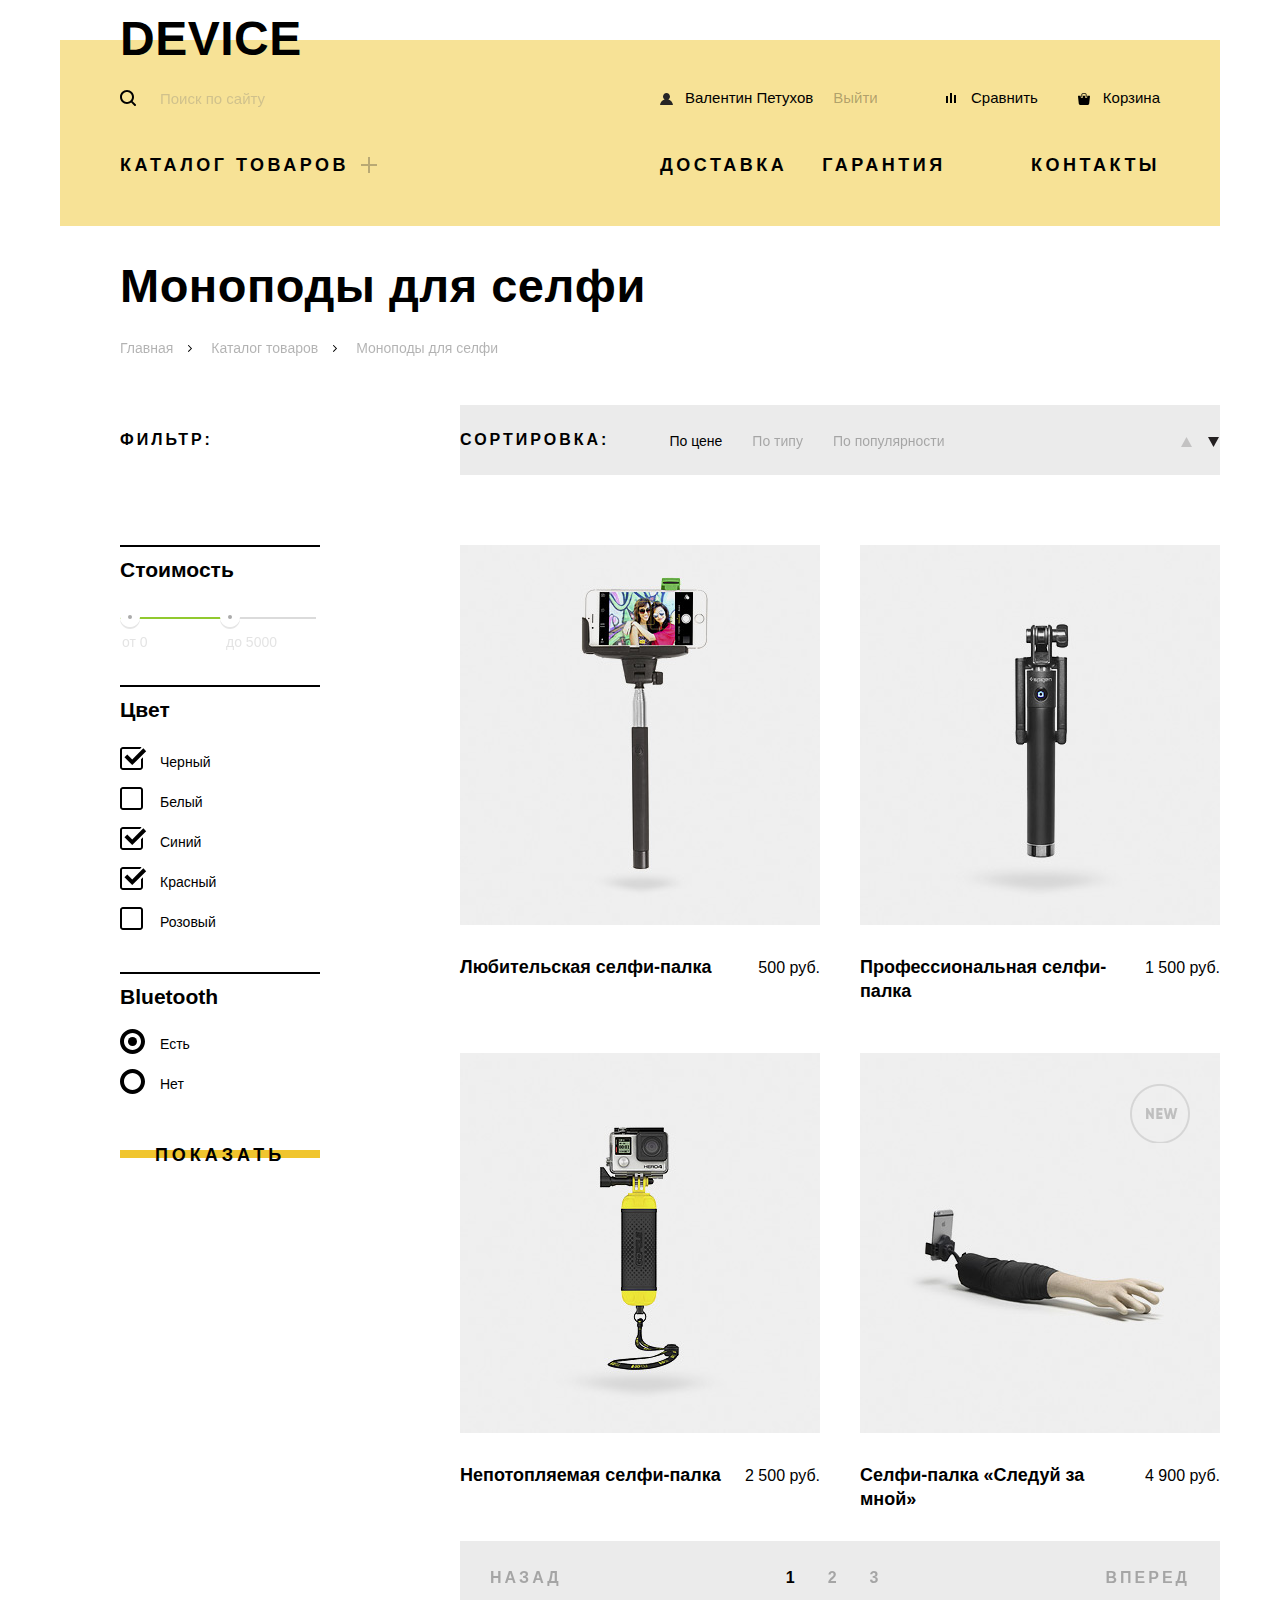
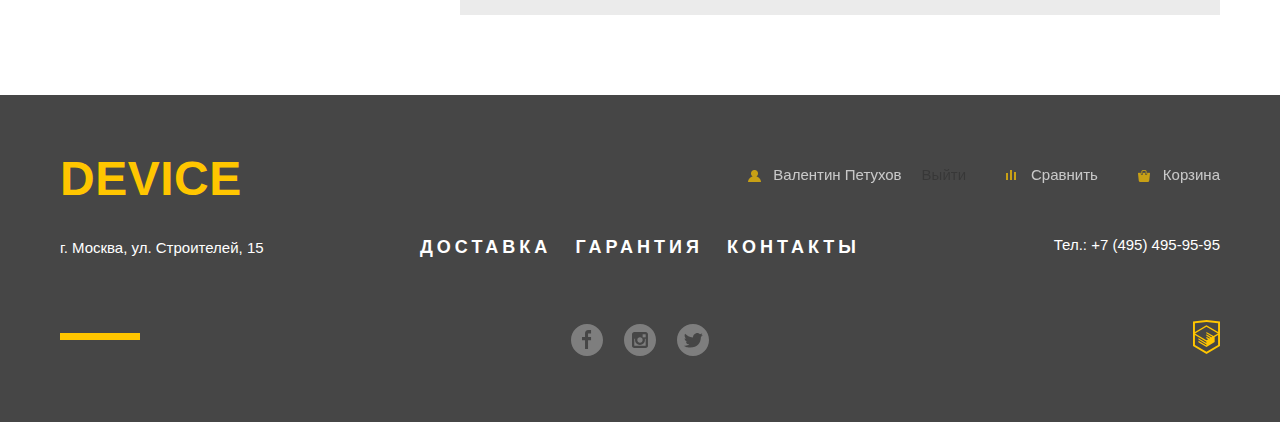
==== commit 66999b57: "Верстка завершена" ====
--- a/catalog.html
+++ b/catalog.html
@@ -80,34 +80,41 @@
               <label>
                 <input type="checkbox" name="filter-color-black" class="visually-hidden" checked>
                 Черный
+                <span class="custom-checkbox"></span>
               </label>
               <label>
                 <input type="checkbox" name="filter-color-white" class="visually-hidden">
                 Белый
+                <span class="custom-checkbox"></span>
               </label>
               <label>
                 <input type="checkbox" name="filter-color-blue" class="visually-hidden" checked>
                 Синий
+                <span class="custom-checkbox"></span>
               </label>
               <label>
                 <input type="checkbox" name="filter-color-red" class="visually-hidden" checked>
                 Красный
+                <span class="custom-checkbox"></span>
               </label>
               <label>
                 <input type="checkbox" name="filter-color-pink" class="visually-hidden">
                 Розовый
+                <span class="custom-checkbox"></span>
               </label>
             </fieldset>
 
             <fieldset class="filter-bluetooth">
               <h3>Bluetooth</h3>
               <label>
-                <input type="radio" name="filter-bluetooth-is" value="yes" class="visually-hidden">
+                <input type="radio" name="filter-bluetooth-is" value="yes" class="visually-hidden" checked>
                 Есть
+                <span class="custom-radiobutton"></span>
               </label>
               <label>
                 <input type="radio" name="filter-bluetooth-is" value="no" class="visually-hidden">
                 Нет
+                <span class="custom-radiobutton"></span>
               </label>
             </fieldset>
             <button type="submit" class="button-crossed">Показать</button>
--- a/css/style.css
+++ b/css/style.css
@@ -1179,19 +1179,23 @@
   flex-direction: column;
 }
 
-.filter-color label::before {
-  content: "";
+.filter-color .custom-checkbox {
   background-image: url("../img/checkbox-off.svg");
   background-repeat: no-repeat;
   width: 27px;
   height: 23px;
-  display: inline-block;
-  margin-right: 15px;
+  position: absolute;
+  top: 5px;
+  left: 0;
+}
+
+.filter-color input:checked + .custom-checkbox {
+  background-image: url("../img/checkbox-on.svg");
 }
 
 .filter-color label {
-  display: flex;
-  align-items: center;
+  position: relative;
+  padding-left: 40px;
 }
 
 .catalog-filters label {
@@ -1211,25 +1215,22 @@
 }
 
 .filter-bluetooth label {
-  display: flex;
-  align-items: center;
-}
-
-.filter-bluetooth label::before {
-  content: "";
+  position: relative;
+  padding-left: 40px;
+}
+
+.filter-bluetooth .custom-radiobutton {
+  background-image: url("../img/radio-off.svg");
   background-repeat: no-repeat;
+  position: absolute;
   width: 25px;
   height: 25px;
-  display: inline-block;
-  margin-right: 15px;
-}
-
-.filter-bluetooth label:nth-child(2)::before {
+  top: 5px;
+  left: 0;
+}
+
+.filter-bluetooth input:checked + .custom-radiobutton {
   background-image: url("../img/radio-on.svg");
-}
-
-.filter-bluetooth label:last-child::before {
-  background-image: url("../img/radio-off.svg");
 }
 
 .catalog-filters .button-crossed {
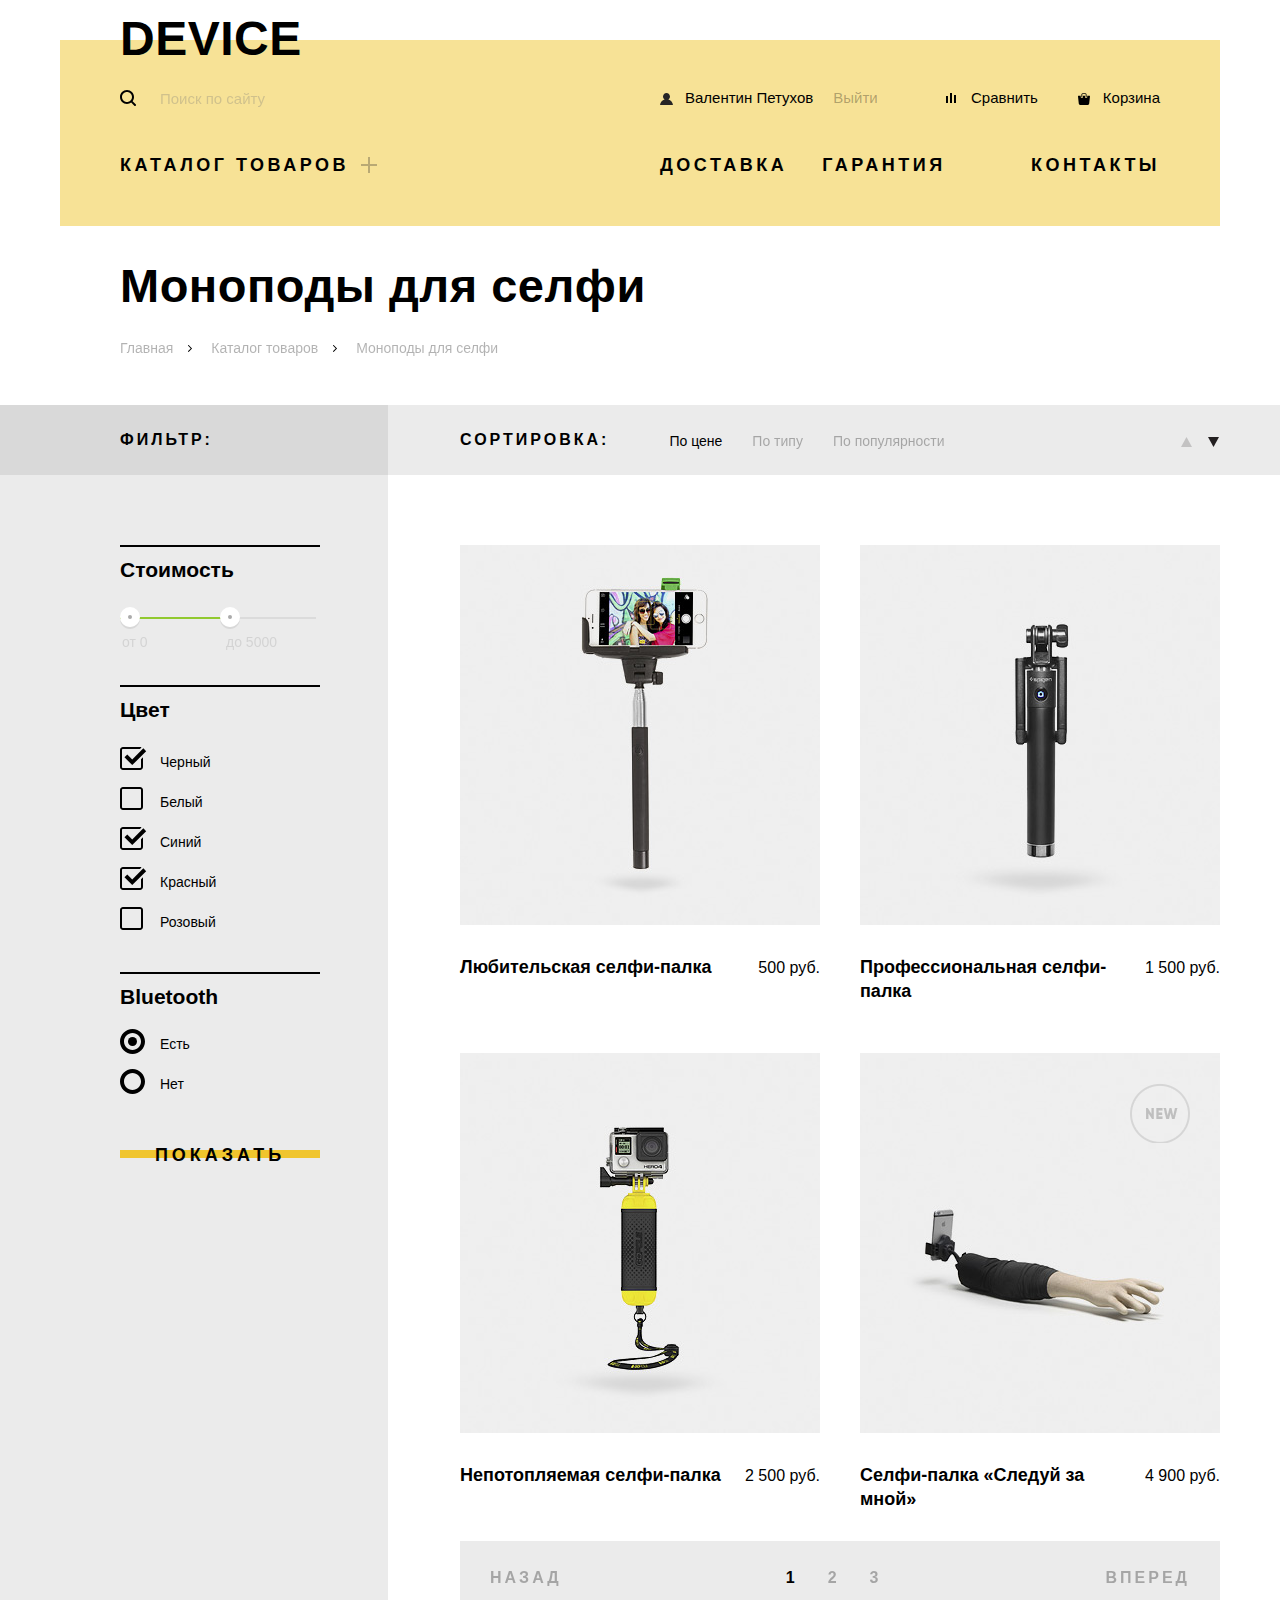
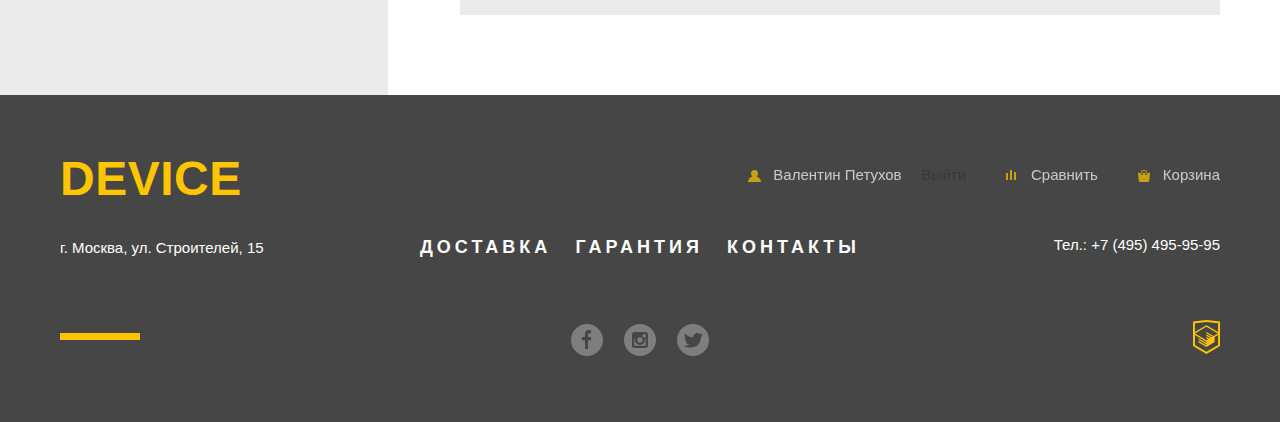
==== commit 57459a48: "Добавил сложный фон в страницу каталога, ограничил лишние скрипты для страницы каталога" ====
--- a/catalog.html
+++ b/catalog.html
@@ -30,7 +30,7 @@
 
       <nav class="main-nav">
         <ul class="header-nav-list">
-          <li><a href="#" class="main-menu-item catalog-opener">Каталог товаров</a>
+          <li class="catalog-opener"><a href="#" class="main-menu-item catalog-opener">Каталог товаров</a>
             <ul class="catalog-submenu visually-hidden">
               <li><a href="#">Виртуальная реальность</a></li>
               <li><a href="#">Моноподы для селфи</a></li>
@@ -55,143 +55,145 @@
         <li><a href="#">Моноподы для селфи</a></li>
       </ul>
 
-      <div class="bg-container">
-        <section class="catalog-filters">
-          <h2>Фильтр:</h2>
-          <form action="http://echo.htmlacademy.ru" method="post">
-            <fieldset class="filter-price">
-              <h3>Стоимость</h3>
-              <div class="price-custom-filter">
-                <div class="price-bar-outer">
-                  <div class="price-bar-inner"></div>
-                  <div class="price-bar-slider"></div>
-                  <div class="price-bar-slider"></div>
-                </div>
-              </div>
-              <p>
-                <label for="filter-price-from" class="visually-hidden">Цена от</label>
-                <input type="text" name="price-from" id="filter-price-from" value="" placeholder="от 0" disabled>
-                <label for="filter-price-to" class="visually-hidden">Цена до</label>
-                <input type="text" name="price-to" id="filter-price-to" value="" placeholder="до 5000" disabled>
-              </p>
-            </fieldset>
-            <fieldset class="filter-color">
-              <h3>Цвет</h3>
-              <label>
-                <input type="checkbox" name="filter-color-black" class="visually-hidden" checked>
-                Черный
-                <span class="custom-checkbox"></span>
-              </label>
-              <label>
-                <input type="checkbox" name="filter-color-white" class="visually-hidden">
-                Белый
-                <span class="custom-checkbox"></span>
-              </label>
-              <label>
-                <input type="checkbox" name="filter-color-blue" class="visually-hidden" checked>
-                Синий
-                <span class="custom-checkbox"></span>
-              </label>
-              <label>
-                <input type="checkbox" name="filter-color-red" class="visually-hidden" checked>
-                Красный
-                <span class="custom-checkbox"></span>
-              </label>
-              <label>
-                <input type="checkbox" name="filter-color-pink" class="visually-hidden">
-                Розовый
-                <span class="custom-checkbox"></span>
-              </label>
-            </fieldset>
-
-            <fieldset class="filter-bluetooth">
-              <h3>Bluetooth</h3>
-              <label>
-                <input type="radio" name="filter-bluetooth-is" value="yes" class="visually-hidden" checked>
-                Есть
-                <span class="custom-radiobutton"></span>
-              </label>
-              <label>
-                <input type="radio" name="filter-bluetooth-is" value="no" class="visually-hidden">
-                Нет
-                <span class="custom-radiobutton"></span>
-              </label>
-            </fieldset>
-            <button type="submit" class="button-crossed">Показать</button>
-          </form>
-        </section>
-
-        <section class="catalog-goods">
-          <h2 class="visually-hidden">Список товаров</h2>
-          <div class="catalog-goods-sort">
-            <p>Сортировка:</p>
-            <ul class="sort-types">
-              <li><a href="#" class="sort-chosen">По цене</a></li>
-              <li><a href="#">По типу</a></li>
-              <li><a href="#">По популярности</a></li>
-            </ul>
-            <ul class="sort-dir-buttons">
-              <li><button type="button" class="goods-sort-up-dir"></button></li>
-              <li><button type="button" class="goods-sort-down-dir sort-dir-chosen"></button></li>
-            </ul>
-          </div>
-          <ul class="goods-list">
-            <li>
-              <img src="img/item-1.jpg" alt="Любительская селфи-палка">
-              <div class="product-spec">
-                <h3 class="product-name">Любительская селфи-палка</h3>
-                <p class="product-price">500 руб.</p>
-              </div>
-              <div class="add-to-buttons">
-                <button type="button" class="add-to-cart button-crossed">В корзину</button>
-                <button type="button" class="add-to-compare">Добавить к сравнению</button>
-              </div>
-            </li>
-            <li>
-              <img src="img/item-2.jpg" alt="Профессиональная селфи-палка">
-              <div class="product-spec">
-                <h3 class="product-name">Профессиональная селфи-палка</h3>
-                <p class="product-price">1 500 руб.</p>
-              </div>
-              <div class="add-to-buttons">
-                <button type="button" class="add-to-cart button-crossed">В корзину</button>
-                <button type="button" class="add-to-compare">Добавить к сравнению</button>
-              </div>
-            </li>
-            <li>
-              <img src="img/item-3.jpg" alt="Непотопляемая селфи-палка">
-              <div class="product-spec">
-                <h3 class="product-name">Непотопляемая селфи-палка</h3>
-                <p class="product-price">2 500 руб.</p>
-              </div>
-              <div class="add-to-buttons">
-                <button type="button" class="add-to-cart button-crossed">В корзину</button>
-                <button type="button" class="add-to-compare">Добавить к сравнению</button>
-              </div>
-            </li>
-            <li>
-              <img src="img/item-4.jpg" alt="Селфи-палка Следуй за мной">
-              <div class="product-new"></div>
-              <div class="product-spec">
-                <h3 class="product-name">Селфи-палка «Следуй за мной»</h3>
-                <p class="product-price">4 900 руб.</p>
-              </div>
-              <div class="add-to-buttons">
-                <button type="button" class="add-to-cart button-crossed">В корзину</button>
-                <button type="button" class="add-to-compare">Добавить к сравнению</button>
-              </div>
-            </li>
-          </ul>
-          <nav class="page-navigation">
-            <a href="#" class="catalog-previous-page">Назад</a>
-            <ul class="catalog-page-list">
-              <li><a href="#" class="catalog-current-page">1</a></li>
-              <li><a href="#">2</a></li>
-              <li><a href="#">3</a></li>
-            </ul>
-            <a href="#" class="catalog-next-page">Вперед</a>
-          </nav>
-        </section>
+      <div class="bg-wrapper">
+        <div class="bg-container">
+          <section class="catalog-filters">
+            <h2>Фильтр:</h2>
+            <form action="http://echo.htmlacademy.ru" method="post">
+              <fieldset class="filter-price">
+                <h3>Стоимость</h3>
+                <div class="price-custom-filter">
+                  <div class="price-bar-outer">
+                    <div class="price-bar-inner"></div>
+                    <div class="price-bar-slider"></div>
+                    <div class="price-bar-slider"></div>
+                  </div>
+                </div>
+                <p>
+                  <label for="filter-price-from" class="visually-hidden">Цена от</label>
+                  <input type="text" name="price-from" id="filter-price-from" value="" placeholder="от 0" disabled>
+                  <label for="filter-price-to" class="visually-hidden">Цена до</label>
+                  <input type="text" name="price-to" id="filter-price-to" value="" placeholder="до 5000" disabled>
+                </p>
+              </fieldset>
+              <fieldset class="filter-color">
+                <h3>Цвет</h3>
+                <label>
+                  <input type="checkbox" name="filter-color-black" class="visually-hidden" checked>
+                  Черный
+                  <span class="custom-checkbox"></span>
+                </label>
+                <label>
+                  <input type="checkbox" name="filter-color-white" class="visually-hidden">
+                  Белый
+                  <span class="custom-checkbox"></span>
+                </label>
+                <label>
+                  <input type="checkbox" name="filter-color-blue" class="visually-hidden" checked>
+                  Синий
+                  <span class="custom-checkbox"></span>
+                </label>
+                <label>
+                  <input type="checkbox" name="filter-color-red" class="visually-hidden" checked>
+                  Красный
+                  <span class="custom-checkbox"></span>
+                </label>
+                <label>
+                  <input type="checkbox" name="filter-color-pink" class="visually-hidden">
+                  Розовый
+                  <span class="custom-checkbox"></span>
+                </label>
+              </fieldset>
+
+              <fieldset class="filter-bluetooth">
+                <h3>Bluetooth</h3>
+                <label>
+                  <input type="radio" name="filter-bluetooth-is" value="yes" class="visually-hidden" checked>
+                  Есть
+                  <span class="custom-radiobutton"></span>
+                </label>
+                <label>
+                  <input type="radio" name="filter-bluetooth-is" value="no" class="visually-hidden">
+                  Нет
+                  <span class="custom-radiobutton"></span>
+                </label>
+              </fieldset>
+              <button type="submit" class="button-crossed">Показать</button>
+            </form>
+          </section>
+
+          <section class="catalog-goods">
+            <h2 class="visually-hidden">Список товаров</h2>
+            <div class="catalog-goods-sort">
+              <p>Сортировка:</p>
+              <ul class="sort-types">
+                <li><a href="#" class="sort-chosen">По цене</a></li>
+                <li><a href="#">По типу</a></li>
+                <li><a href="#">По популярности</a></li>
+              </ul>
+              <ul class="sort-dir-buttons">
+                <li><button type="button" class="goods-sort-up-dir"></button></li>
+                <li><button type="button" class="goods-sort-down-dir sort-dir-chosen"></button></li>
+              </ul>
+            </div>
+            <ul class="goods-list">
+              <li>
+                <img src="img/item-1.jpg" alt="Любительская селфи-палка">
+                <div class="product-spec">
+                  <h3 class="product-name">Любительская селфи-палка</h3>
+                  <p class="product-price">500 руб.</p>
+                </div>
+                <div class="add-to-buttons">
+                  <button type="button" class="add-to-cart button-crossed">В корзину</button>
+                  <button type="button" class="add-to-compare">Добавить к сравнению</button>
+                </div>
+              </li>
+              <li>
+                <img src="img/item-2.jpg" alt="Профессиональная селфи-палка">
+                <div class="product-spec">
+                  <h3 class="product-name">Профессиональная селфи-палка</h3>
+                  <p class="product-price">1 500 руб.</p>
+                </div>
+                <div class="add-to-buttons">
+                  <button type="button" class="add-to-cart button-crossed">В корзину</button>
+                  <button type="button" class="add-to-compare">Добавить к сравнению</button>
+                </div>
+              </li>
+              <li>
+                <img src="img/item-3.jpg" alt="Непотопляемая селфи-палка">
+                <div class="product-spec">
+                  <h3 class="product-name">Непотопляемая селфи-палка</h3>
+                  <p class="product-price">2 500 руб.</p>
+                </div>
+                <div class="add-to-buttons">
+                  <button type="button" class="add-to-cart button-crossed">В корзину</button>
+                  <button type="button" class="add-to-compare">Добавить к сравнению</button>
+                </div>
+              </li>
+              <li>
+                <img src="img/item-4.jpg" alt="Селфи-палка Следуй за мной">
+                <div class="product-new"></div>
+                <div class="product-spec">
+                  <h3 class="product-name">Селфи-палка «Следуй за мной»</h3>
+                  <p class="product-price">4 900 руб.</p>
+                </div>
+                <div class="add-to-buttons">
+                  <button type="button" class="add-to-cart button-crossed">В корзину</button>
+                  <button type="button" class="add-to-compare">Добавить к сравнению</button>
+                </div>
+              </li>
+            </ul>
+            <nav class="page-navigation">
+              <a href="#" class="catalog-previous-page">Назад</a>
+              <ul class="catalog-page-list">
+                <li><a href="#" class="catalog-current-page">1</a></li>
+                <li><a href="#">2</a></li>
+                <li><a href="#">3</a></li>
+              </ul>
+              <a href="#" class="catalog-next-page">Вперед</a>
+            </nav>
+          </section>
+        </div>
       </div>
 
     </main>
@@ -234,5 +236,7 @@
         </div>
       </div>
     </footer>
+
+    <script src="js/script.js"></script>
   </body>
 </html>
--- a/css/style.css
+++ b/css/style.css
@@ -58,9 +58,8 @@
 }
 
 .button-crossed:active {
-  color: #f7e184;
-  background-color: #000000;
-  background-image: none;
+  background-color: #f0c52e;
+  color: rgba(0, 0, 0, 0.3);
 }
 /*Стили элементов верхней строки хедера*/
 /*----------------------*/
@@ -284,12 +283,12 @@
   filter: opacity(0.3);
 }
 
-.catalog-opener {
+.catalog-opener > a {
   position: relative;
   padding-right: 32px;
 }
 
-.catalog-opener::after {
+.catalog-opener > a::after {
   content: "";
   position: absolute;
   background-image: url("../img/plus.svg");
@@ -304,16 +303,17 @@
 .catalog-submenu {
   background-color: #f7e296;
   position: absolute;
-  top: 45px;
+  top: 24px;
   left: -60px;
   width: 1160px;
-  height: 141px;
-  padding: 0 60px 30px 60px;
+  height: 163px;
+  padding: 26px 60px 30px 60px;
   box-sizing: border-box;
   display: flex;
   flex-direction: column;
   align-content: flex-start;
   flex-wrap: wrap;
+  z-index: 1;
 }
 
 .catalog-submenu li {
@@ -344,6 +344,7 @@
 /*----------------------*/
 .promo-slider {
   width: 1160px;
+  min-height: 492px;
   margin: 0 auto 90px;
   position: relative;
 }
@@ -354,8 +355,17 @@
 }
 
 .slider-list > li {
+  position: absolute;
+  top: 0;
+  left: 0;
   display: flex;
   justify-content: flex-start;
+  transition-duration: 1000ms;
+}
+
+.slide-hidden {
+  opacity: 0;
+  z-index: -1;
 }
 
 .slide-image {
@@ -417,11 +427,6 @@
 
 .slider-showmore {
   width: 220px;
-}
-
-.slider-showmore:active {
-  background-color: #f0c52e;
-  color: rgba(0, 0, 0, 0.3);
 }
 
 .slider-features {
@@ -565,7 +570,7 @@
   margin-bottom: 25px;
 }
 
-.service-categories li:active {
+.service-categories .active-category {
   background-color: #000000;
 }
 
@@ -578,6 +583,16 @@
   padding: 0;
   margin: 0;
   line-height: 40px;
+}
+
+.active-category button {
+  background-image: none;
+  color: #f7e184;
+}
+
+.active-category button:hover {
+  background-color: transparent;
+  color: #f7e184;
 }
 
 .service-descriptions {
@@ -725,11 +740,6 @@
   width: 260px;
   text-align: center;
   line-height: 40px;
-}
-
-.about .button-crossed:active {
-  background-color: #f0c52e;
-  color: rgba(0, 0, 0, 0.3);
 }
 
 .about-contacts {
@@ -1086,6 +1096,21 @@
 
 /*Стили элементов фильтра товаров в каталоге*/
 /*----------------------*/
+.catalog-page .bg-wrapper {
+  position: relative;
+  padding-bottom: 80px;
+}
+
+.catalog-page .bg-wrapper::before {
+  content: "";
+  position: absolute;
+  width: 100%;
+  height: 100%;
+  background-image: linear-gradient(to bottom, rgba(0, 0, 0, 0.08) 70px, transparent 70px),
+  linear-gradient(to right, rgba(0, 0, 0, 0.08) calc(50% - 252px), transparent calc(50% - 252px));
+  z-index: -1;
+}
+
 .catalog-page .bg-container {
   width: 1160px;
   margin: 0 auto;
@@ -1236,17 +1261,11 @@
 .catalog-filters .button-crossed {
   width: 200px;
 }
-
-.catalog-filters .button-crossed:active {
-  background-color: #f0c52e;
-  color: rgba(0, 0, 0, 0.3);
-}
 /*----------------------*/
 
 /*Стили элементов сортировки товаров в каталоге*/
 /*----------------------*/
 .catalog-goods-sort {
-  background-color: rgba(0, 0, 0, 0.08);
   display: flex;
   align-items: center;
   padding: 23px 0;
@@ -1496,7 +1515,7 @@
 }
 
 .catalog-page .main-footer {
-  margin-top: 80px;
-}
-
-
+  margin-top: 0;
+}
+
+
